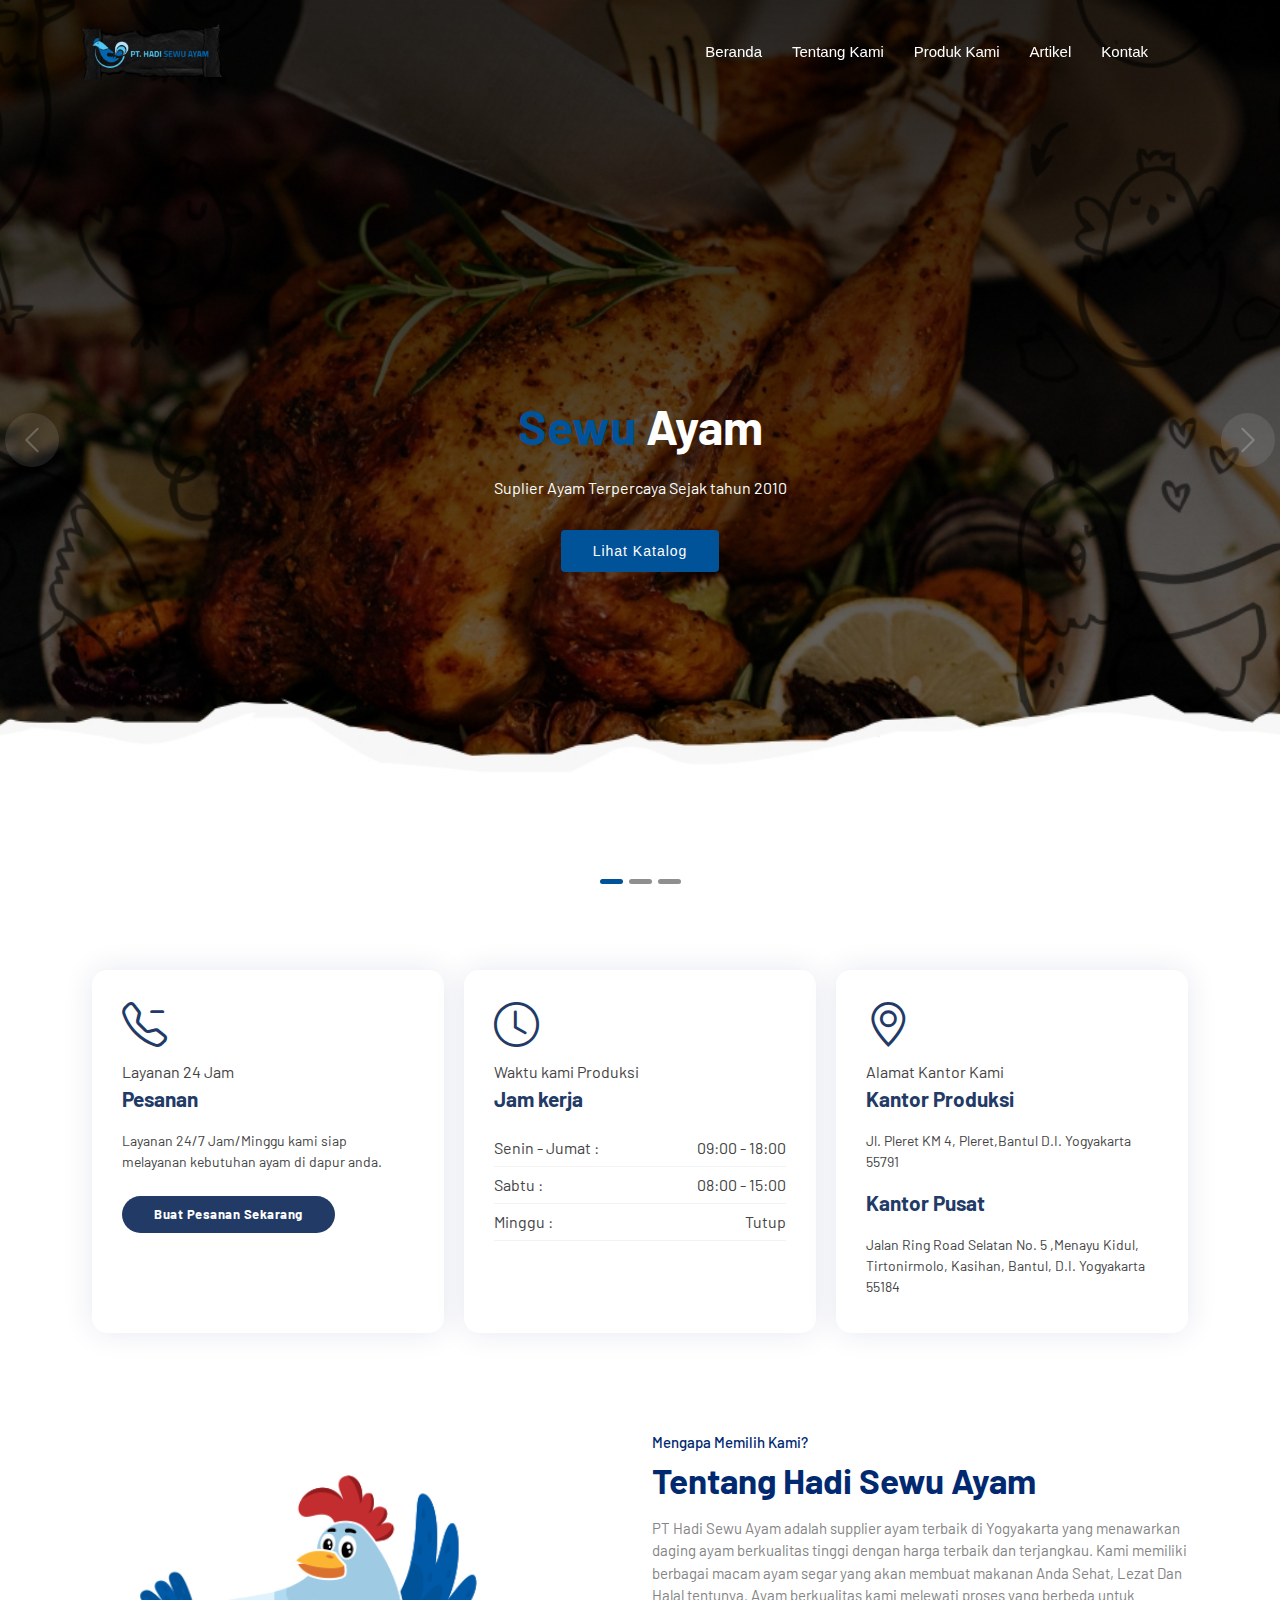
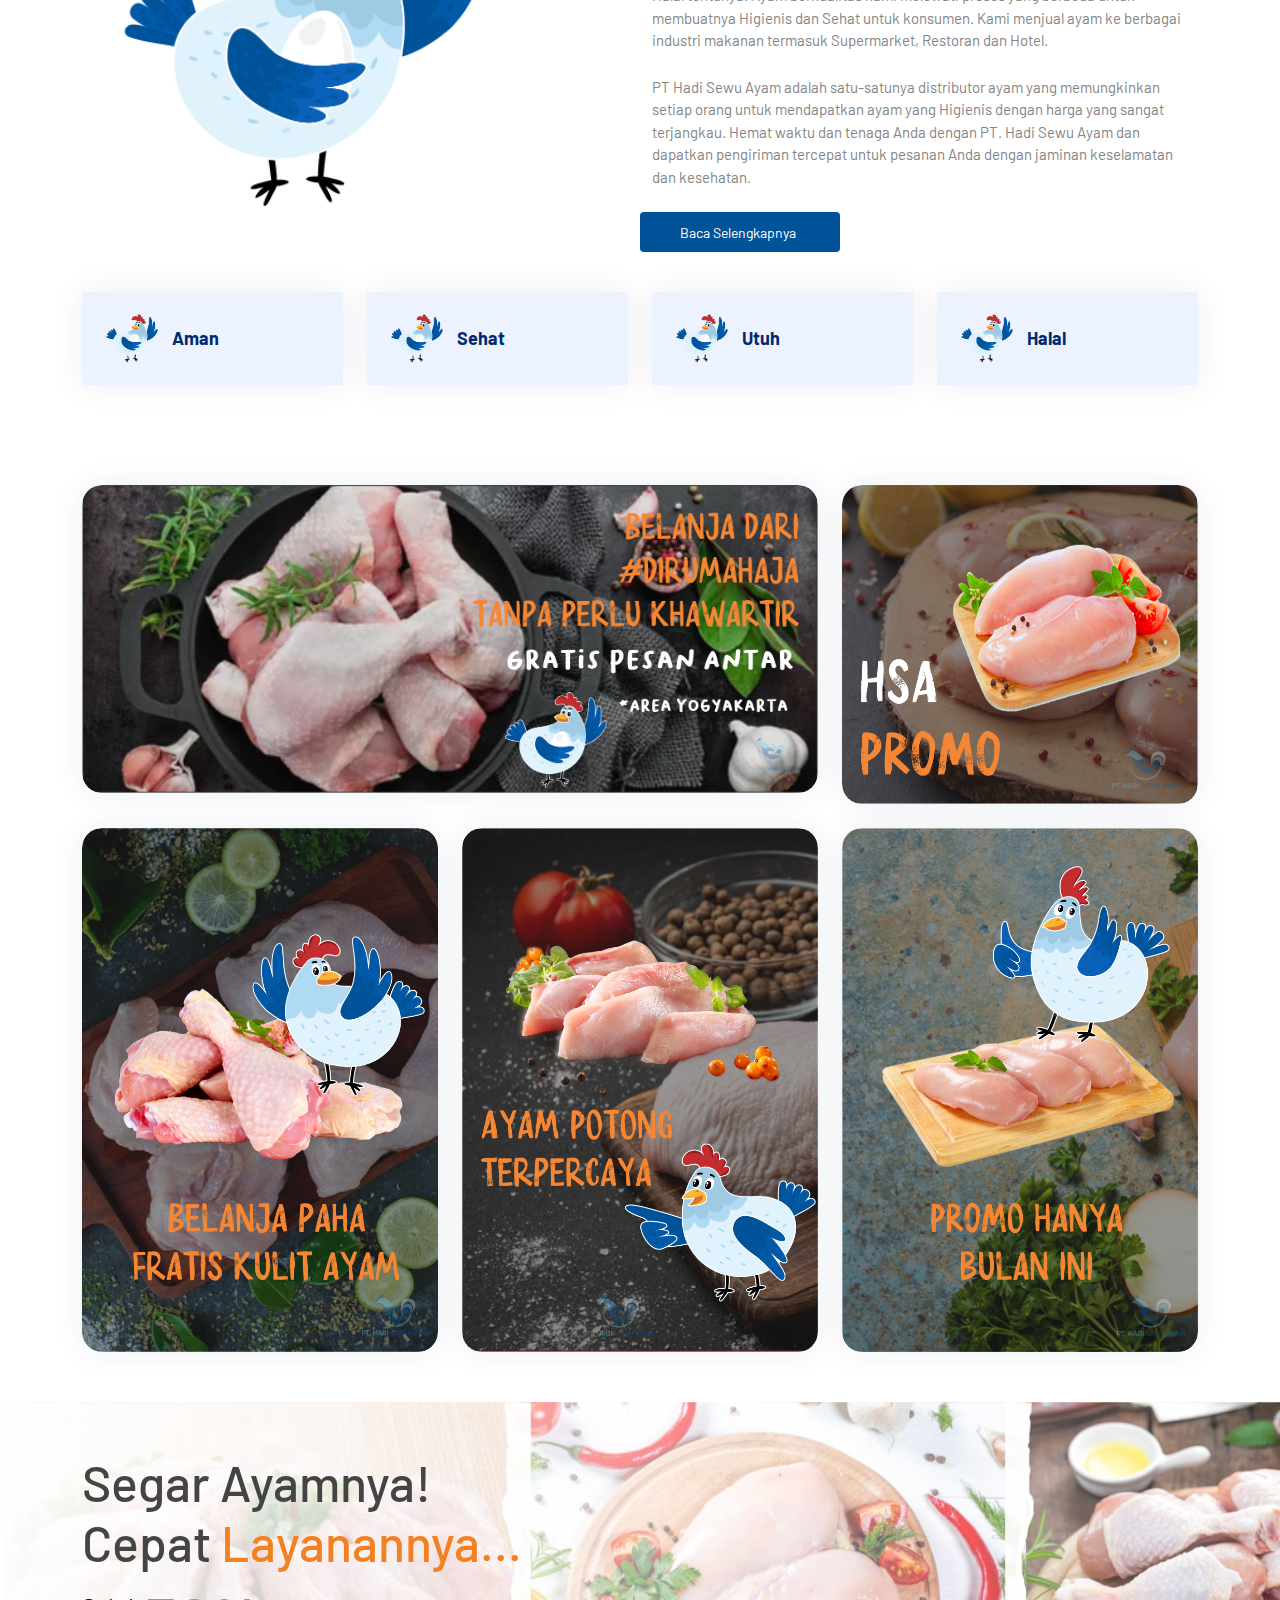
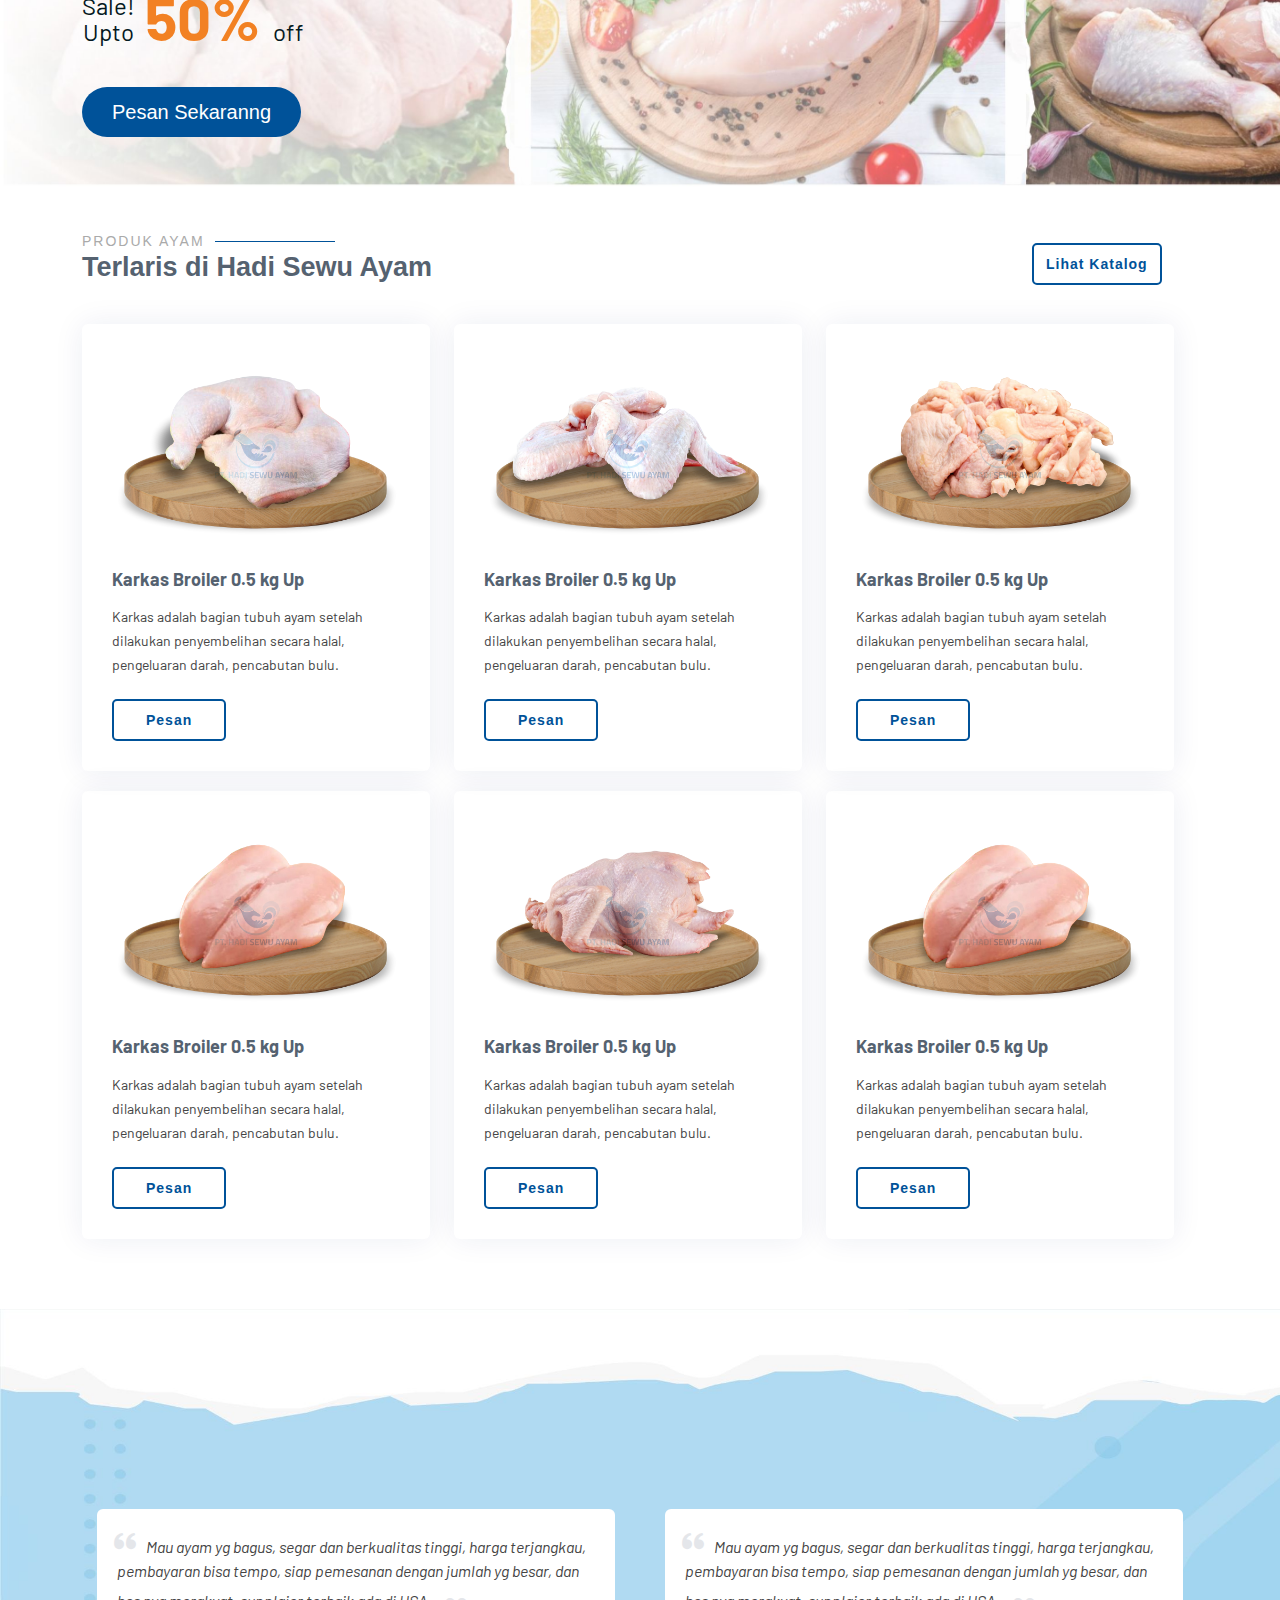
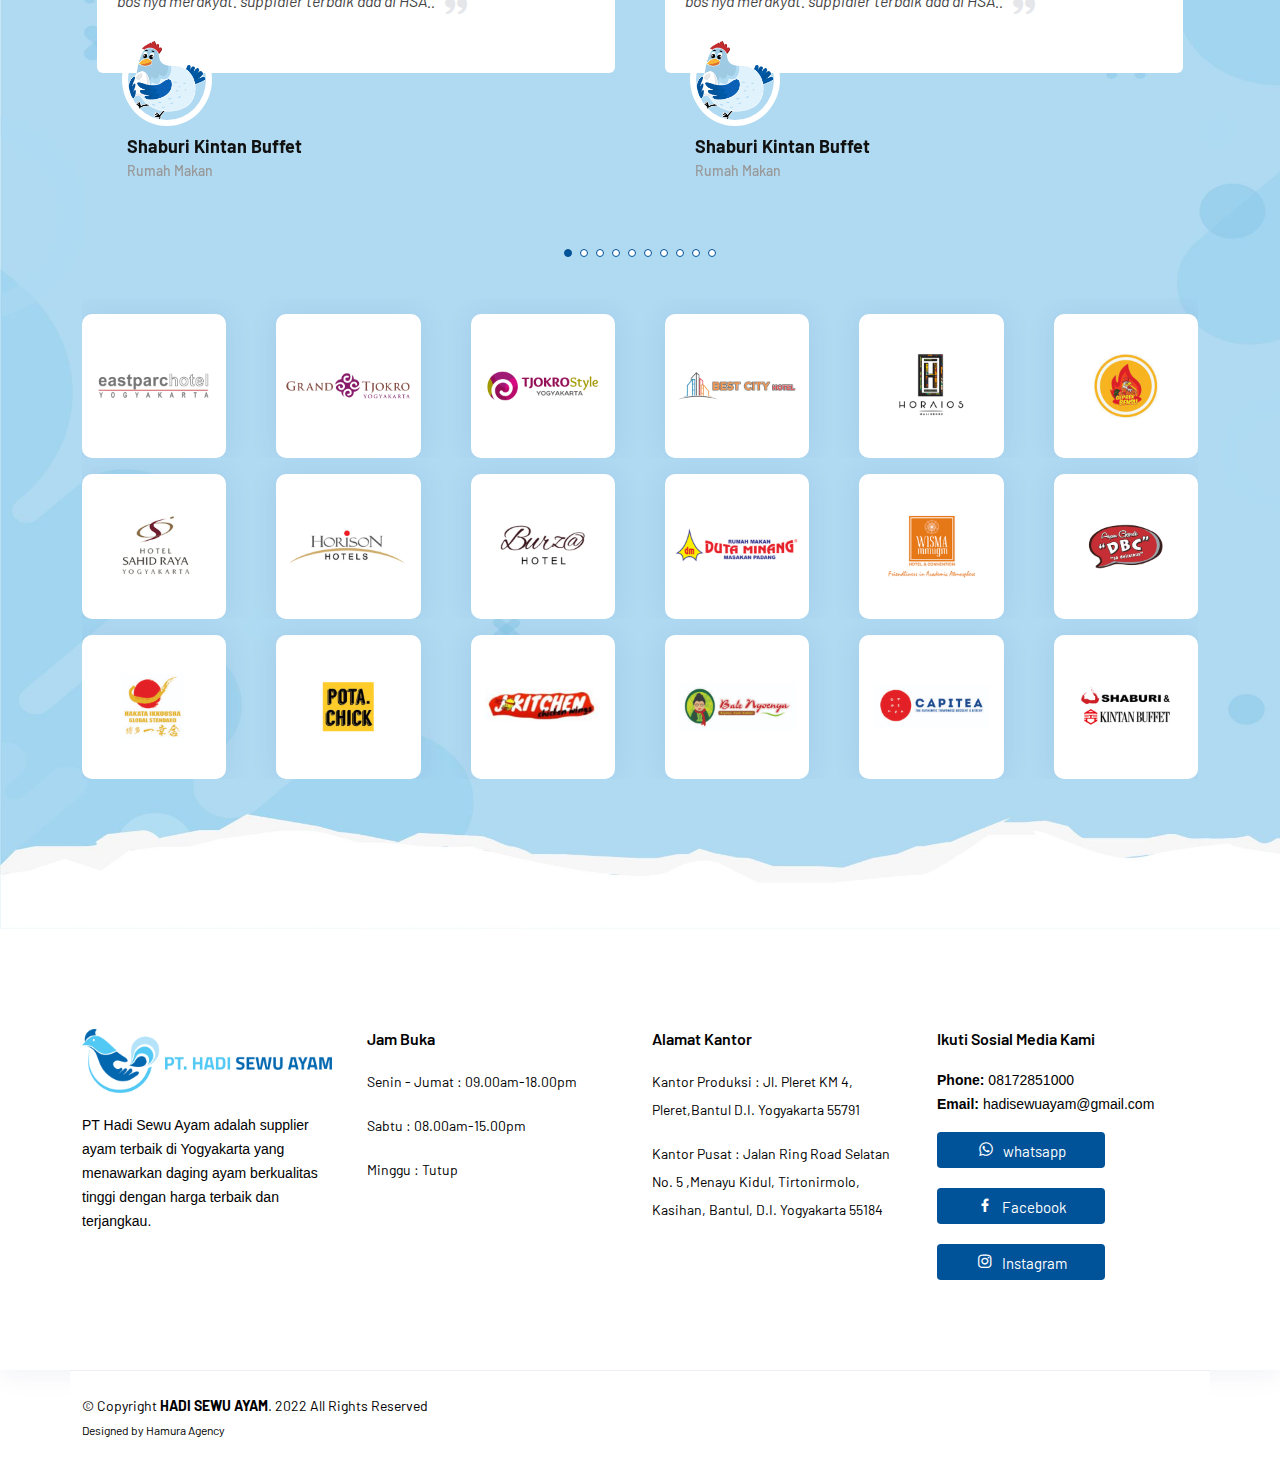
==== index.html @ 12290dff "hsa" ====
<!DOCTYPE html>
<html lang="en">

<head>
    <meta charset="utf-8">
    <meta content="width=device-width, initial-scale=1.0" name="viewport">

    <title>Supplier Daging Ayam Potong Yogya | Hadi Sewu Ayam</title>
    <meta content="" name="description">
    <meta content="" name="keywords">

    <!-- Favicons -->
    <link href="assets/img/favicon.png" rel="icon">
    <link href="assets/img/apple-touch-icon.png" rel="apple-touch-icon">

    <!--Google Fonts-->
    <link href="https://fonts.googleapis.com/css2?family=Barlow:wght@300;400;500;600;700;800&family=Bebas+Neue&family=Satisfy&family=Quattrocento:wght@400;700&display=swap" rel="stylesheet">



    <!-- Vendor CSS Files -->
    <link href="assets/vendor/animate.css/animate.min.css" rel="stylesheet">
    <link href="assets/vendor/bootstrap/css/bootstrap.min.css" rel="stylesheet">
    <link href="assets/vendor/bootstrap-icons/bootstrap-icons.css" rel="stylesheet">
    <link href="assets/vendor/boxicons/css/boxicons.min.css" rel="stylesheet">
    <link href="assets/vendor/glightbox/css/glightbox.min.css" rel="stylesheet">
    <link href="assets/vendor/remixicon/remixicon.css" rel="stylesheet">
    <link href="assets/vendor/swiper/swiper-bundle.min.css" rel="stylesheet">

    <!-- Template Main CSS File -->
    <link href="assets/css/style.css" rel="stylesheet">

</head>

<body>

    <!-- ======= Header ======= -->
    <header id="header" class="fixed-top d-flex align-items-center">
        <div class="container d-flex align-items-center">
            <a href="index.html" class="logo me-auto"><img src="assets/img/logo-line.png" alt="" class="img-fluid"></a>

            <nav id="navbar" class="navbar">
                <ul>
                    <li><a href="index.html" class="active">Beranda</a></li>
                    <li><a href="tentang.html">Tentang Kami</a></li>
                    <li><a href="produk.html">Produk Kami</a></li>
                    <li><a href="blog.html">Artikel</a></li>
                    <li><a href="kontak.html">Kontak</a></li>
                </ul>
                <div class="nav-right-part">
                    <ul>
                        <li class="phone-contact">
                            <!-- <a><img class="me-2" src="assets/img/phone.png" alt="icon">0817 2851 000 </a> -->
                        </li>
                    </ul>
                </div>
                <i class="bi bi-list mobile-nav-toggle"></i>
            </nav>
            <!-- .navbar -->
        </div>
    </header>
    <!-- End Header -->


    <!-- ======= Hero Section ======= -->
    <section id="hero">
        <div id="heroCarousel" data-bs-interval="5000" class="carousel slide carousel-fade" data-bs-ride="carousel">
            <ol class="carousel-indicators" id="hero-carousel-indicators"></ol>
            <div class="carousel-inner" role="listbox">
                <!-- Slide 1 -->
                <div class="carousel-item active" style="background-image: url(assets/img/banner/bg-01.jpg)">
                    <div class="carousel-container">
                        <div class="container">
                            <h2 class="animate__animated animate__fadeInDown">Sewu <span> Ayam</span></h2>
                            <p class="animate__animated animate__fadeInUp">Suplier Ayam Terpercaya Sejak tahun 2010</p>
                            <a href="#about" class="btn-get-started animate__animated animate__fadeInUp scrollto">Lihat Katalog</a>
                        </div>
                    </div>
                </div>

                <!-- Slide 2 -->
                <div class="carousel-item" style="background-image: url(assets/img/banner/bg-02.jpg)">
                    <div class="carousel-container">
                        <div class="container">
                            <h2 class="animate__animated animate__fadeInDown">Suplier <span> Ayam Yogyakarta</span></h2>
                            <p class="animate__animated animate__fadeInUp">Distributor Daging Ayam Sejak tahun 2010</p>
                            <a href="#about" class="btn-get-started animate__animated animate__fadeInUp scrollto">Lihat Promo</a>
                        </div>
                    </div>
                </div>

                <!-- Slide 3 -->
                <div class="carousel-item" style="background-image: url(assets/img/banner/bg-03.jpg)">
                    <div class="carousel-container">
                        <div class="container">
                            <h2 class="animate__animated animate__fadeInDown">Ayam Potong<span> Jogja</span></h2>
                            <p class="animate__animated animate__fadeInUp">Distributor Daging Ayam Sejak tahun 2010</p>
                            <a href="#about" class="btn-get-started animate__animated animate__fadeInUp scrollto">Lihat Promo</a>
                        </div>
                    </div>
                </div>
            </div>
            <a class="carousel-control-prev" href="#heroCarousel" role="button" data-bs-slide="prev">
                <span class="carousel-control-prev-icon bi bi-chevron-left" aria-hidden="true"></span>
            </a>
            <a class="carousel-control-next" href="#heroCarousel" role="button" data-bs-slide="next">
                <span class="carousel-control-next-icon bi bi-chevron-right" aria-hidden="true"></span>
            </a>
        </div>
    </section>
    <!-- End Hero -->

    <main id="main">


        <section class="features">
            <div class="container">
                <div class="row">
                    <div class="col-lg-12">
                        <div class="feature-block d-lg-flex">
                            <div class="feature-item mb-5 mb-lg-0">
                                <div class="feature-icon mb-0">
                                    <i class="bi bi-telephone-minus"></i>
                                </div>
                                <span>Layanan 24 Jam</span>
                                <h4 class="mb-3">Pesanan</h4>
                                <p class="mb-4">Layanan 24/7 Jam/Minggu kami siap melayanan kebutuhan ayam di dapur anda.</p>
                                <a href="appoinment.html" class="btn-pesan btn-main btn-round-full">Buat Pesanan Sekarang</a>
                            </div>

                            <div class="feature-item mb-5 mb-lg-0">
                                <div class="feature-icon mb-0">
                                    <i class="bi bi-clock"></i>
                                </div>
                                <span>Waktu kami Produksi</span>
                                <h4 class="mb-3">Jam kerja</h4>
                                <ul class="w-hours list-unstyled">
                                    <li class="d-flex justify-content-between">Senin - Jumat : <span>09:00 - 18:00</span></li>
                                    <li class="d-flex justify-content-between">Sabtu : <span>08:00 - 15:00</span></li>
                                    <li class="d-flex justify-content-between">Minggu : <span>Tutup</span></li>
                                </ul>
                            </div>

                            <div class="feature-item mb-5 mb-lg-0">
                                <div class="feature-icon mb-0">
                                    <i class="bi bi-geo-alt"></i>
                                </div>
                                <span>Alamat Kantor Kami</span>
                                <h4 class="mb-3">Kantor Produksi</h4>
                                <p>Jl. Pleret KM 4, Pleret,Bantul D.I. Yogyakarta 55791 </p>
                                <h4 class="mb-3">Kantor Pusat</h4>
                                <p>Jalan Ring Road Selatan No. 5 ,Menayu Kidul, Tirtonirmolo, Kasihan, Bantul, D.I. Yogyakarta 55184 </p>
                            </div>
                        </div>
                    </div>
                </div>
            </div>
        </section>





        <!-- ======= Tentang Kami Section ======= -->
        <section id="tentanghsa" class="tentanghsa">

            <div class="container" data-aos="fade-up">
                <div class="row">

                    <div class="col-lg-6">
                        <img src="assets/img/icon/waa.png" class="img-fluid" alt="">
                    </div>

                    <div class="col-lg-6 mt-5 mt-lg-0 d-flex">
                        <div class="row align-self-center gy-2">
                            <h2>Mengapa Memilih Kami? </h2>
                            <h3>Tentang Hadi Sewu Ayam</h3>
                            <p>PT Hadi Sewu Ayam adalah supplier ayam terbaik di Yogyakarta yang menawarkan daging ayam berkualitas tinggi dengan harga terbaik dan terjangkau. Kami memiliki berbagai macam ayam segar yang akan membuat makanan Anda Sehat,
                                Lezat Dan Halal tentunya. Ayam berkualitas kami melewati proses yang berbeda untuk membuatnya Higienis dan Sehat untuk konsumen. Kami menjual ayam ke berbagai industri makanan termasuk Supermarket, Restoran dan Hotel.</p>
                            <p>PT Hadi Sewu Ayam adalah satu-satunya distributor ayam yang memungkinkan setiap orang untuk mendapatkan ayam yang Higienis dengan harga yang sangat terjangkau. Hemat waktu dan tenaga Anda dengan PT. Hadi Sewu Ayam dan dapatkan
                                pengiriman tercepat untuk pesanan Anda dengan jaminan keselamatan dan kesehatan.</p>

                            <div class="gettentang">
                                <a href="#">Baca Selengkapnya</a>
                            </div>
                        </div>

                    </div>
                    <div class="col-lg-12" style="padding-top: 40px;">
                        <div class="row align-self-center gy-4 ">
                            <div class="col-lg-3 " data-aos="zoom-out " data-aos-delay="200 ">
                                <div class="feature-box d-flex align-items-center ">
                                    <img src="assets/img/icon/waa.png " alt=" " class="img-fluid ">
                                    <h3>Aman </h3>
                                </div>
                            </div>

                            <div class="col-lg-3 " data-aos="zoom-out " data-aos-delay="300 ">
                                <div class="feature-box d-flex align-items-center ">
                                    <img src="assets/img/icon/waa.png " alt=" " class="img-fluid ">
                                    <h3>Sehat</h3>
                                </div>
                            </div>

                            <div class="col-lg-3 " data-aos="zoom-out " data-aos-delay="400 ">
                                <div class="feature-box d-flex align-items-center ">
                                    <img src="assets/img/icon/waa.png " alt=" " class="img-fluid ">
                                    <h3>Utuh</h3>
                                </div>
                            </div>

                            <div class="col-lg-3 " data-aos="zoom-out " data-aos-delay="500 ">
                                <div class="feature-box d-flex align-items-center ">
                                    <img src="assets/img/icon/waa.png " alt=" " class="img-fluid ">
                                    <h3>Halal</h3>
                                </div>
                            </div>

                        </div>
                    </div>

                </div>
                <!-- / row -->
            </div>
        </section>
        <!-- End Tentang Kami Section -->

        <!-- ======= Promo  Section ======= -->
        <section id="promo" class="promo">

            <div class="container" data-aos="fade-up">
                <div class="row gy-4" data-aos="fade-left">

                    <div class="col-lg-8 col-md-6" data-aos="zoom-in" data-aos-delay="100">
                        <div class="box">
                            <a href="#t"><img src="assets/img/promo/promo1.png" class="img-fluid" alt=""></a>
                        </div>
                    </div>
                    <div class="col-lg-4 col-md-6" data-aos="zoom-in" data-aos-delay="100">
                        <div class="box">
                            <a href="#t"><img src="assets/img/promo/promo5.png" class="img-fluid" alt=""></a>
                        </div>
                    </div>

                    <div class="col-lg-4 col-md-6" data-aos="zoom-in" data-aos-delay="200">
                        <div class="box">
                            <a href="#t"><img src="assets/img/promo/promo2.png" class="img-fluid" alt=""></a>
                        </div>
                    </div>

                    <div class="col-lg-4 col-md-6" data-aos="zoom-in" data-aos-delay="300">
                        <div class="box">
                            <a href="#t"><img src="assets/img/promo/promo3.png" class="img-fluid" alt=""></a>
                        </div>
                    </div>

                    <div class="col-lg-4 col-md-6" data-aos="zoom-in" data-aos-delay="400">
                        <div class="box">
                            <a href="#t"><img src="assets/img/promo/promo4.png" class="img-fluid" alt=""></a>
                        </div>
                    </div>

                </div>

            </div>

        </section>
        <!-- End Pricing Section -->



        <!-- shop banner -->
        <section class="shop-banner">
            <div class="container">
                <h3>Segar Ayamnya! <br> Cepat <span class="orange-text">Layanannya...</span></h3>
                <div class="sale-percent"><span>Sale! <br> Upto</span>50% <span>off</span></div>
                <a href="shop.html" class="cart-btn btn-lg">Pesan Sekaranng</a>
            </div>
        </section>
        <!-- end shop banner -->





        <!-- ======= Services Section ======= -->
        <section id="produkhsa" class="produkhsa">
            <div class="container" data-aos="fade-up">
                <div class="row">

                    <div class="col-lg-10 col-md-6">
                        <div class="section-title">
                            <h2>Produk Ayam</h2>
                            <h3>Terlaris di Hadi Sewu Ayam</h3>
                        </div>
                    </div>
                    <div class="col-lg-2 col-md-6">
                        <a href="produk.html" class="btn-katalog">Lihat Katalog</a>
                    </div>
                    <div class="row">
                        <div class="col-lg-4 col-md-6 d-flex align-items-stretch" data-aos="zoom-in" data-aos-delay="100">
                            <div class="icon-box">
                                <div class="box">
                                    <img src="assets/img/produk/PRODUCT HSA - Paha Utuh.png" class="img-fluid" alt="">
                                </div>
                                <h4><a href="">Karkas Broiler 0.5 kg Up</a></h4>
                                <p>Karkas adalah bagian tubuh ayam setelah dilakukan penyembelihan secara halal, pengeluaran darah, pencabutan bulu.</p>
                                <a href="#" class="btn-learn-more">Pesan</a>
                            </div>
                        </div>

                        <div class="col-lg-4 col-md-6 d-flex align-items-stretch" data-aos="zoom-in" data-aos-delay="100">
                            <div class="icon-box">
                                <div class="box">
                                    <img src="assets/img/produk/PRODUCT HSA - Sayap Ayam.png" class="img-fluid" alt="">
                                </div>
                                <h4><a href="">Karkas Broiler 0.5 kg Up</a></h4>
                                <p>Karkas adalah bagian tubuh ayam setelah dilakukan penyembelihan secara halal, pengeluaran darah, pencabutan bulu.</p>
                                <a href="#" class="btn-learn-more">Pesan</a>
                            </div>
                        </div>

                        <div class="col-lg-4 col-md-6 d-flex align-items-stretch" data-aos="zoom-in" data-aos-delay="100">
                            <div class="icon-box">
                                <div class="box">
                                    <img src="assets/img/produk/PRODUCT HSA - Kulit.png" class="img-fluid" alt="">
                                </div>
                                <h4><a href="">Karkas Broiler 0.5 kg Up</a></h4>
                                <p>Karkas adalah bagian tubuh ayam setelah dilakukan penyembelihan secara halal, pengeluaran darah, pencabutan bulu.</p>
                                <a href="#" class="btn-learn-more">Pesan</a>
                            </div>
                        </div>

                        <div class="col-lg-4 col-md-6 d-flex align-items-stretch" data-aos="zoom-in" data-aos-delay="100">
                            <div class="icon-box">
                                <div class="box">
                                    <img src="assets/img/produk/PRODUCT HSA - Boneless Dada Tanpa Kulit.png" class="img-fluid" alt="">
                                </div>
                                <h4><a href="">Karkas Broiler 0.5 kg Up</a></h4>
                                <p>Karkas adalah bagian tubuh ayam setelah dilakukan penyembelihan secara halal, pengeluaran darah, pencabutan bulu.</p>
                                <a href="#" class="btn-learn-more">Pesan</a>
                            </div>
                        </div>

                        <div class="col-lg-4 col-md-6 d-flex align-items-stretch" data-aos="zoom-in" data-aos-delay="100">
                            <div class="icon-box">
                                <div class="box">
                                    <img src="assets/img/produk/PRODUCT HSA - Karkas 0,5 Kg Up.png" class="img-fluid" alt="">
                                </div>
                                <h4><a href="">Karkas Broiler 0.5 kg Up</a></h4>
                                <p>Karkas adalah bagian tubuh ayam setelah dilakukan penyembelihan secara halal, pengeluaran darah, pencabutan bulu.</p>
                                <a href="#" class="btn-learn-more">Pesan</a>
                            </div>
                        </div>

                        <div class="col-lg-4 col-md-6 d-flex align-items-stretch" data-aos="zoom-in" data-aos-delay="100">
                            <div class="icon-box">
                                <div class="box">
                                    <img src="assets/img/produk/PRODUCT HSA - Boneless Dada Tanpa Kulit.png" class="img-fluid" alt="">
                                </div>
                                <h4><a href="">Karkas Broiler 0.5 kg Up</a></h4>
                                <p>Karkas adalah bagian tubuh ayam setelah dilakukan penyembelihan secara halal, pengeluaran darah, pencabutan bulu.</p>
                                <a href="#" class="btn-learn-more">Pesan</a>
                            </div>
                        </div>
                    </div>

                </div>
        </section>
        <!-- End Services Section -->

        <!-- ======= Testimonials Section ======= -->
        <section id="testimonials" class="testimonials section-bg">
            <div class="container">



                <div class="testimonials-slider swiper" data-aos="fade-up" data-aos-delay="100">
                    <div class="swiper-wrapper">

                        <div class="swiper-slide">
                            <div class="testimonial-item">
                                <p>
                                    <i class="bx bxs-quote-alt-left quote-icon-left"></i> Mau ayam yg bagus, segar dan berkualitas tinggi, harga terjangkau, pembayaran bisa tempo, siap pemesanan dengan jumlah yg besar, dan bos nya merakyat. supplaier
                                    terbaik ada di HSA..
                                    <i class="bx bxs-quote-alt-right quote-icon-right"></i>
                                </p>
                                <img src="assets/img/icon/jam.png" class="testimonial-img" alt="">
                                <h3>Shaburi Kintan Buffet</h3>
                                <h4>Rumah Makan</h4>
                            </div>
                        </div>
                        <!-- End testimonial item -->

                        <div class="swiper-slide">
                            <div class="testimonial-item">
                                <p>
                                    <i class="bx bxs-quote-alt-left quote-icon-left"></i> Mau ayam yg bagus, segar dan berkualitas tinggi, harga terjangkau, pembayaran bisa tempo, siap pemesanan dengan jumlah yg besar, dan bos nya merakyat. supplaier
                                    terbaik ada di HSA..
                                    <i class="bx bxs-quote-alt-right quote-icon-right"></i>
                                </p>
                                <img src="assets/img/icon/jam.png" class="testimonial-img" alt="">
                                <h3>Shaburi Kintan Buffet</h3>
                                <h4>Rumah Makan</h4>
                            </div>
                        </div>
                        <!-- End testimonial item -->

                        <div class="swiper-slide">
                            <div class="testimonial-item">
                                <p>
                                    <i class="bx bxs-quote-alt-left quote-icon-left"></i> Mau ayam yg bagus, segar dan berkualitas tinggi, harga terjangkau, pembayaran bisa tempo, siap pemesanan dengan jumlah yg besar, dan bos nya merakyat. supplaier
                                    terbaik ada di HSA..
                                    <i class="bx bxs-quote-alt-right quote-icon-right"></i>
                                </p>
                                <img src="assets/img/icon/jam.png" class="testimonial-img" alt="">
                                <h3>Shaburi Kintan Buffet</h3>
                                <h4>Rumah Makan</h4>
                            </div>
                        </div>
                        <!-- End testimonial item -->

                    </div>
                    <div class="swiper-pagination"></div>
                </div>

            </div>
            <!-- </section> -->
            <!-- End Testimonials Section -->

            <!-- ======= Clients Section ======= -->
            <!-- <section id="clients" class="clients section-bg"> -->
            <div class="clients">
                <div class="container" data-aos="zoom-in">

                    <div class="clients-slider swiper">
                        <div class="swiper-wrapper align-items-center">
                            <div class="swiper-slide"><img src="assets/img/clients/Logo Klien HSA - 1.png" class="img-fluid" alt=""></div>
                            <div class="swiper-slide"><img src="assets/img/clients/Logo Klien HSA - 2.png" class="img-fluid" alt=""></div>
                            <div class="swiper-slide"><img src="assets/img/clients/Logo Klien HSA - 3.png" class="img-fluid" alt=""></div>
                            <div class="swiper-slide"><img src="assets/img/clients/Logo Klien HSA - 4.png" class="img-fluid" alt=""></div>
                            <div class="swiper-slide"><img src="assets/img/clients/Logo Klien HSA - 5.png" class="img-fluid" alt=""></div>
                            <div class="swiper-slide"><img src="assets/img/clients/Logo Klien HSA - 6.png" class="img-fluid" alt=""></div>
                            <div class="swiper-slide"><img src="assets/img/clients/Logo Klien HSA - 7.png" class="img-fluid" alt=""></div>
                            <div class="swiper-slide"><img src="assets/img/clients/Logo Klien HSA - 8.png" class="img-fluid" alt=""></div>
                            <div class="swiper-slide"><img src="assets/img/clients/Logo Klien HSA - 9.png" class="img-fluid" alt=""></div>
                            <div class="swiper-slide"><img src="assets/img/clients/Logo Klien HSA - 10.png" class="img-fluid" alt=""></div>
                        </div>
                        <!-- <div class="swiper-pagination"></div> -->
                    </div>

                    <div class="clients-slider swiper">
                        <div class="swiper-wrapper align-items-center">
                            <div class="swiper-slide"><img src="assets/img/clients/Logo Klien HSA - 11.png" class="img-fluid" alt=""></div>
                            <div class="swiper-slide"><img src="assets/img/clients/Logo Klien HSA - 12.png" class="img-fluid" alt=""></div>
                            <div class="swiper-slide"><img src="assets/img/clients/Logo Klien HSA - 13.png" class="img-fluid" alt=""></div>
                            <div class="swiper-slide"><img src="assets/img/clients/Logo Klien HSA - 14.png" class="img-fluid" alt=""></div>
                            <div class="swiper-slide"><img src="assets/img/clients/Logo Klien HSA - 15.png" class="img-fluid" alt=""></div>
                            <div class="swiper-slide"><img src="assets/img/clients/Logo Klien HSA - 16.png" class="img-fluid" alt=""></div>
                            <div class="swiper-slide"><img src="assets/img/clients/Logo Klien HSA - 17.png" class="img-fluid" alt=""></div>
                            <div class="swiper-slide"><img src="assets/img/clients/Logo Klien HSA - 18.png" class="img-fluid" alt=""></div>
                            <div class="swiper-slide"><img src="assets/img/clients/Logo Klien HSA - 19.png" class="img-fluid" alt=""></div>
                            <div class="swiper-slide"><img src="assets/img/clients/Logo Klien HSA - 20.png" class="img-fluid" alt=""></div>
                        </div>
                        <!-- <div class="swiper-pagination"></div> -->
                    </div>

                    <div class="clients-slider swiper">
                        <div class="swiper-wrapper align-items-center">
                            <div class="swiper-slide"><img src="assets/img/clients/Logo Klien HSA - 21.png" class="img-fluid" alt=""></div>
                            <div class="swiper-slide"><img src="assets/img/clients/Logo Klien HSA - 22.png" class="img-fluid" alt=""></div>
                            <div class="swiper-slide"><img src="assets/img/clients/Logo Klien HSA - 23.png" class="img-fluid" alt=""></div>
                            <div class="swiper-slide"><img src="assets/img/clients/Logo Klien HSA - 24.png" class="img-fluid" alt=""></div>
                            <div class="swiper-slide"><img src="assets/img/clients/Logo Klien HSA - 25.png" class="img-fluid" alt=""></div>
                            <div class="swiper-slide"><img src="assets/img/clients/Logo Klien HSA - 26.png" class="img-fluid" alt=""></div>
                            <div class="swiper-slide"><img src="assets/img/clients/Logo Klien HSA - 27.png" class="img-fluid" alt=""></div>
                            <div class="swiper-slide"><img src="assets/img/clients/Logo Klien HSA - 28.png" class="img-fluid" alt=""></div>
                            <div class="swiper-slide"><img src="assets/img/clients/Logo Klien HSA - 29.png" class="img-fluid" alt=""></div>
                            <div class="swiper-slide"><img src="assets/img/clients/Logo Klien HSA - 30.png" class="img-fluid" alt=""></div>
                        </div>
                        <!-- <div class="swiper-pagination"></div> -->
                    </div>

                </div>
                </class=>
                <!-- End Clients Section -->

    </main>
    <!-- End #main -->



    <!-- ======= Footer ======= -->
    <footer id="footer">
        <div class="footer-top">
            <div class="container">
                <div class="row">

                    <div class="col-lg-3 col-md-6">
                        <div class="footer-info">
                            <a href="index.html " class="logo me-auto "><img src="assets/img/logo.png " alt=" " class="img-fluid "></a>
                            <p>
                                PT Hadi Sewu Ayam adalah supplier ayam terbaik di Yogyakarta yang menawarkan daging ayam berkualitas tinggi dengan harga terbaik dan terjangkau.
                            </p>
                        </div>
                    </div>

                    <div class="col-lg-3 col-md-6 footer-links ">
                        <h4>Jam Buka</h4>
                        <p>
                            Senin - Jumat : 09.00am-18.00pm
                        </p><br>
                        <p>
                            Sabtu : 08.00am-15.00pm
                        </p><br>
                        <p>
                            Minggu : Tutup
                        </p>
                    </div>

                    <div class="col-lg-3 col-md-6 footer-links ">
                        <h4>Alamat Kantor</h4>
                        <p>
                            Kantor Produksi : Jl. Pleret KM 4, Pleret,Bantul D.I. Yogyakarta 55791
                        </p>
                        <p>
                            Kantor Pusat : Jalan Ring Road Selatan No. 5 ,Menayu Kidul, Tirtonirmolo, Kasihan, Bantul, D.I. Yogyakarta 55184
                        </p>
                    </div>
                    <div class="col-lg-3 col-md-6">
                        <div class="footer-info">
                            <h4>Ikuti Sosial Media Kami</h4>
                            <p>
                                <strong>Phone:</strong> 08172851000 <br>
                                <strong>Email:</strong> hadisewuayam@gmail.com <br>
                            </p>
                            <div class="social-links mt-3 ">
                                <a href="# " class="wa "><i class="bx bxl-whatsapp "></i>whatsapp</a>
                                <a href="# " class="facebook "><i class="bx bxl-facebook "></i>Facebook</a>
                                <a href="# " class="instagram "><i class="bx bxl-instagram "></i>Instagram</a>
                            </div>
                        </div>
                    </div>
                </div>
            </div>
        </div>

        <div class="footer-bottom container py-4">
            <div class="copyright">
                &copy; Copyright <strong><span>HADI SEWU AYAM</span></strong>. 2022 All Rights Reserved
            </div>
            <div class="credits">
                Designed by <a href="#">Hamura Agency</a>
            </div>
        </div>
    </footer>
    <!-- End Footer -->

    <a href="#" class="back-to-top animated d-flex align-items-center justify-content-center "><i class="bi bi-chevron-double-up "></i></a>

    <a href="https://api.whatsapp.com/send/?phone=6282326565597&text=Hiiii+Emanuel+Krowe+Goran&app_absent=0 " target="_blank " class="whatsapp d-flex align-items-center justify-content-center ">
        <img src="assets/img/icon-wa.png " class="img-fluid animated " alt=" "></i>
    </a>

    <!-- Vendor JS Files -->
    <script src="assets/vendor/bootstrap/js/bootstrap.bundle.min.js "></script>
    <script src="assets/vendor/glightbox/js/glightbox.min.js "></script>
    <script src="assets/vendor/isotope-layout/isotope.pkgd.min.js "></script>
    <script src="assets/vendor/swiper/swiper-bundle.min.js "></script>
    <script src="assets/vendor/waypoints/noframework.waypoints.js "></script>
    <script src="assets/vendor/php-email-form/validate.js "></script>

    <!-- Template Main JS File -->
    <script src="assets/js/main.js "></script>

</body>

</html>
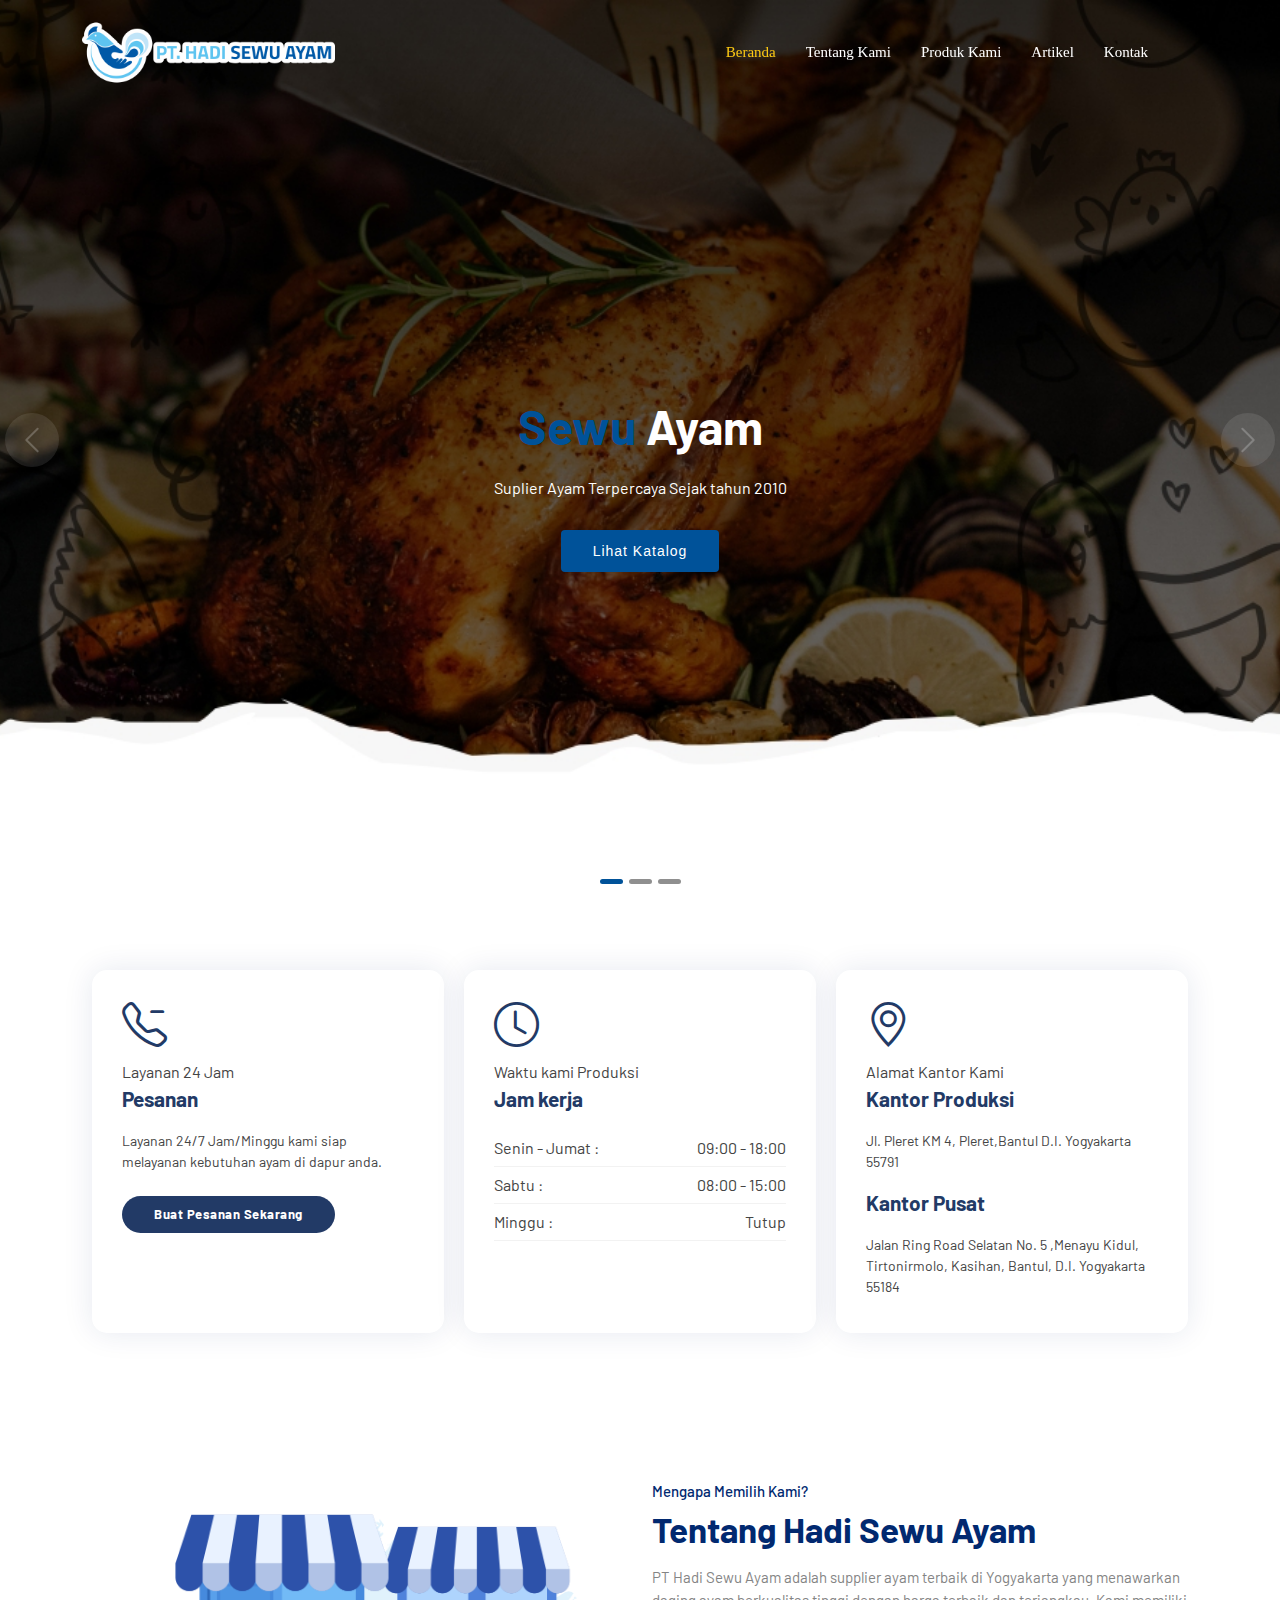
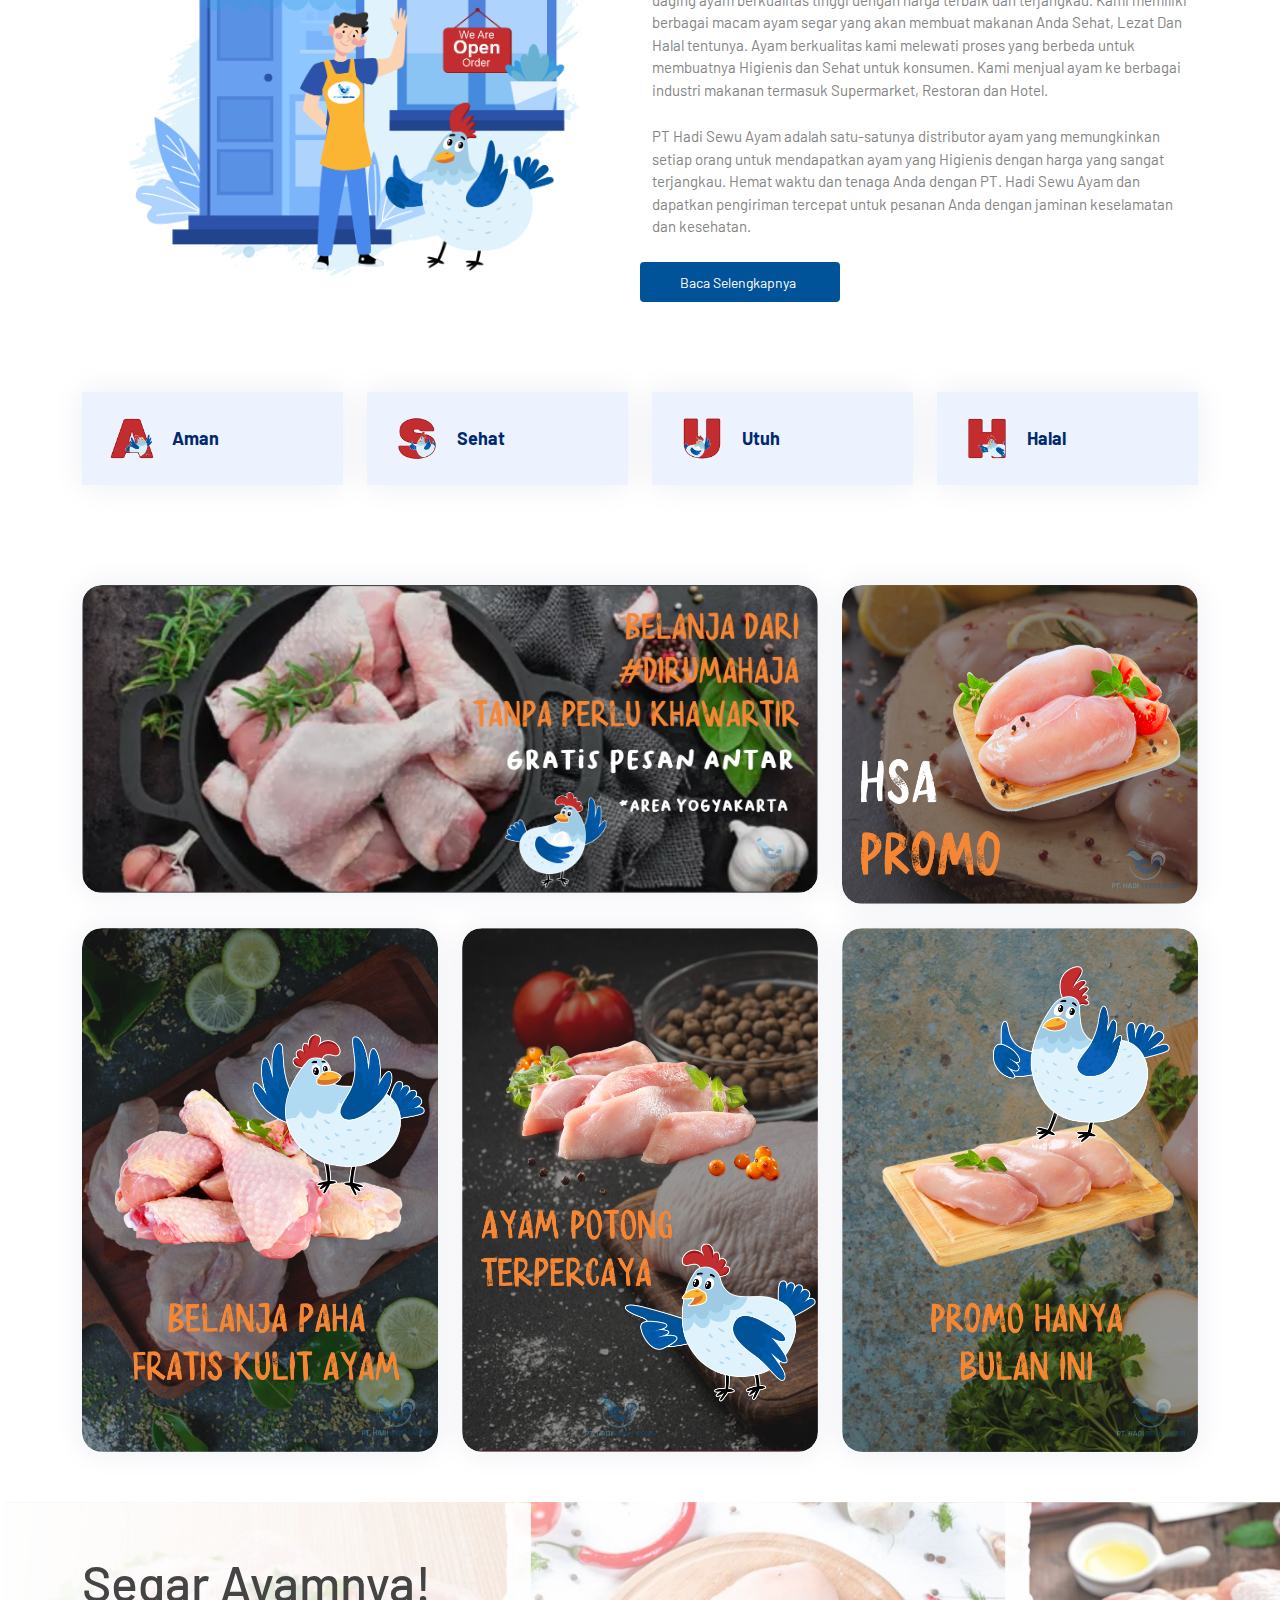
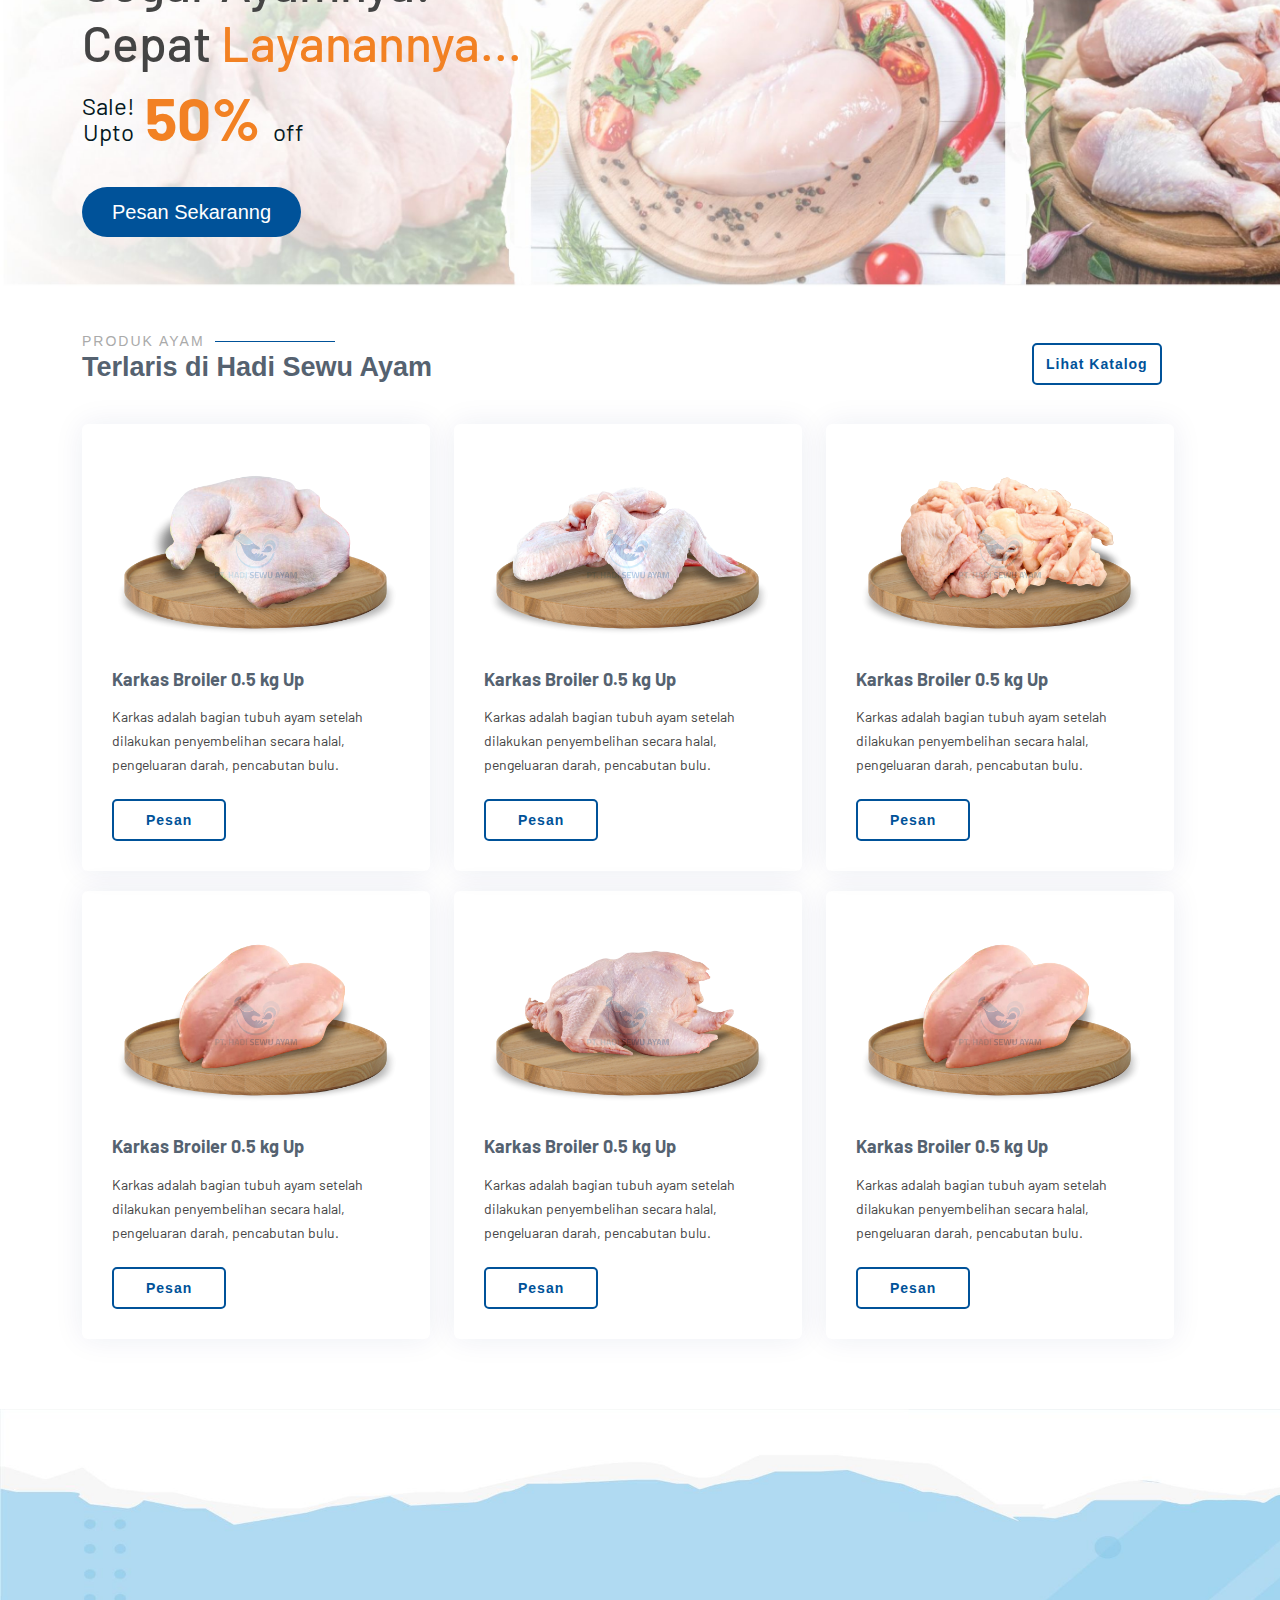
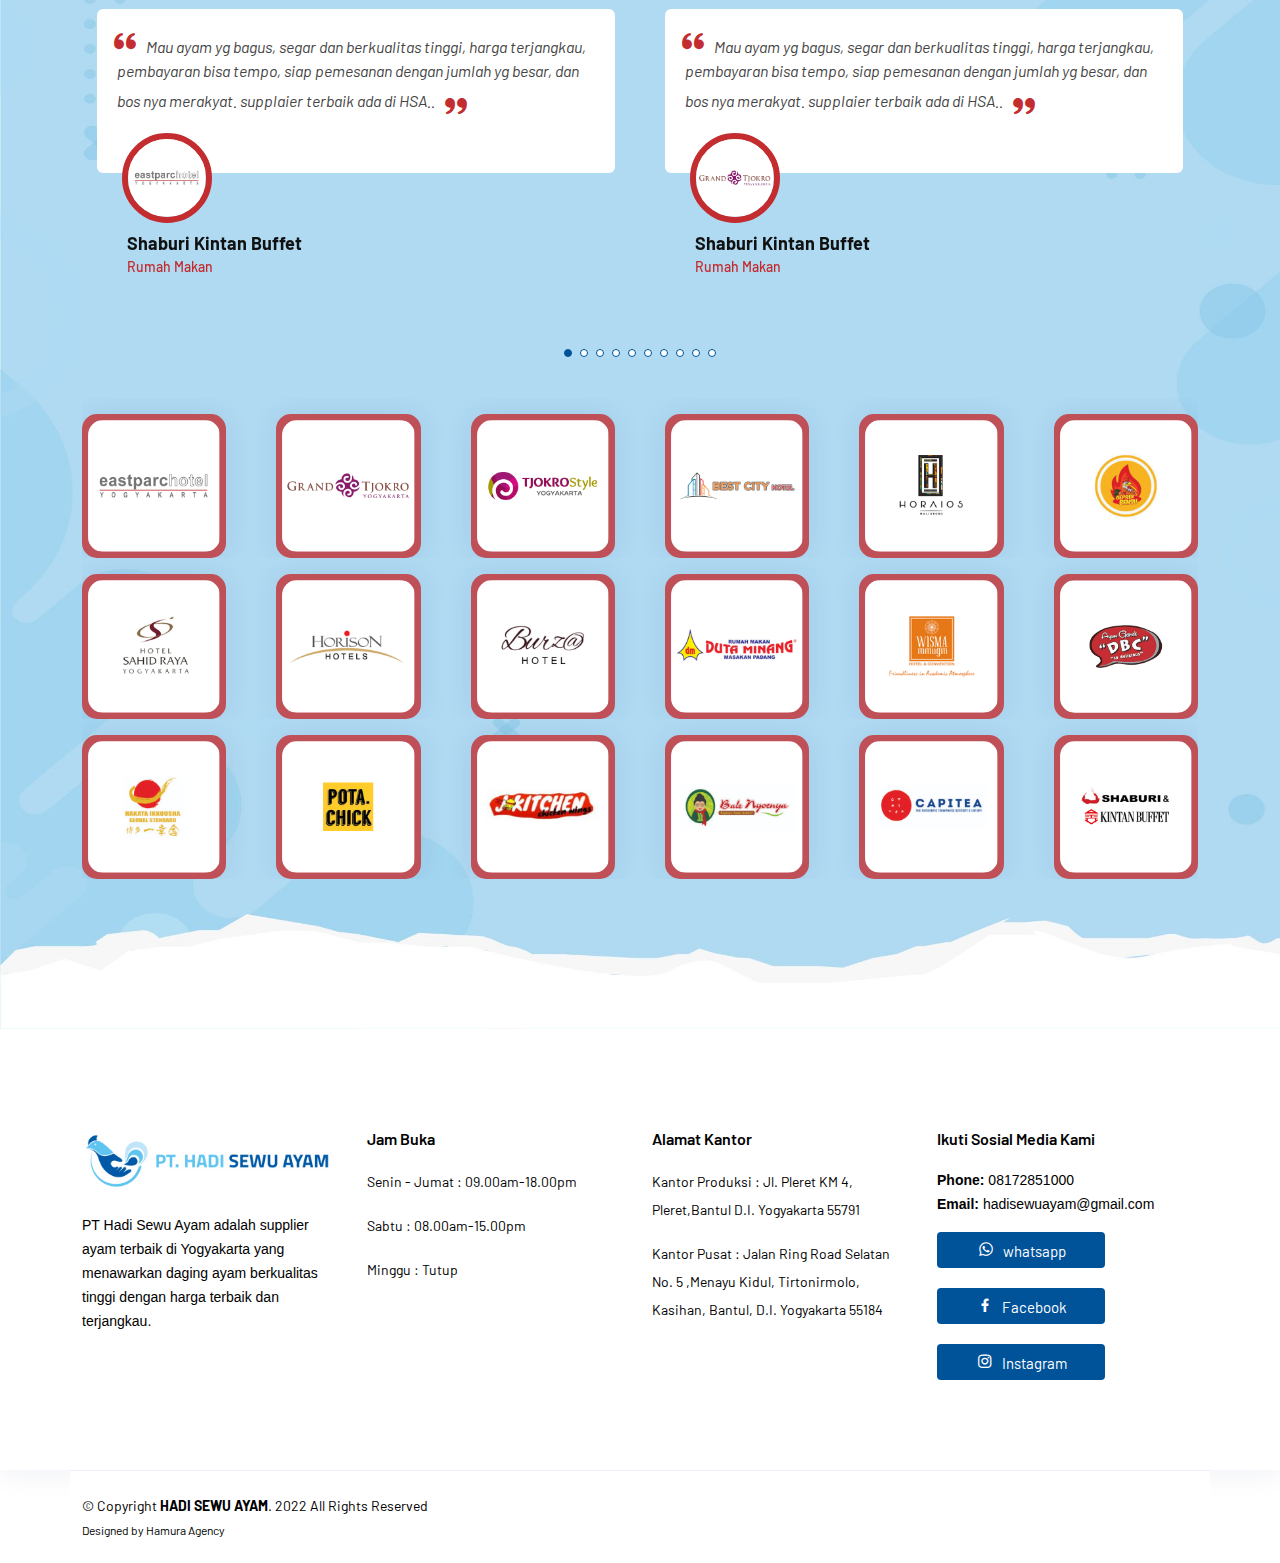
==== commit aa0d8202: "update" ====
--- a/index.html
+++ b/index.html
@@ -168,7 +168,7 @@
                 <div class="row">
 
                     <div class="col-lg-6">
-                        <img src="assets/img/icon/waa.png" class="img-fluid" alt="">
+                        <img src="assets/img/Ilustrasi Homepage - Tentang Hadi Grup.png" class="img-fluid" alt="">
                     </div>
 
                     <div class="col-lg-6 mt-5 mt-lg-0 d-flex">
@@ -190,28 +190,28 @@
                         <div class="row align-self-center gy-4 ">
                             <div class="col-lg-3 " data-aos="zoom-out " data-aos-delay="200 ">
                                 <div class="feature-box d-flex align-items-center ">
-                                    <img src="assets/img/icon/waa.png " alt=" " class="img-fluid ">
+                                    <img src="assets/img/tentang-01.png " alt=" " class="img-fluid ">
                                     <h3>Aman </h3>
                                 </div>
                             </div>
 
                             <div class="col-lg-3 " data-aos="zoom-out " data-aos-delay="300 ">
                                 <div class="feature-box d-flex align-items-center ">
-                                    <img src="assets/img/icon/waa.png " alt=" " class="img-fluid ">
+                                    <img src="assets/img/tentang-02.png " alt=" " class="img-fluid ">
                                     <h3>Sehat</h3>
                                 </div>
                             </div>
 
                             <div class="col-lg-3 " data-aos="zoom-out " data-aos-delay="400 ">
                                 <div class="feature-box d-flex align-items-center ">
-                                    <img src="assets/img/icon/waa.png " alt=" " class="img-fluid ">
+                                    <img src="assets/img/tentang-03.png " alt=" " class="img-fluid ">
                                     <h3>Utuh</h3>
                                 </div>
                             </div>
 
                             <div class="col-lg-3 " data-aos="zoom-out " data-aos-delay="500 ">
                                 <div class="feature-box d-flex align-items-center ">
-                                    <img src="assets/img/icon/waa.png " alt=" " class="img-fluid ">
+                                    <img src="assets/img/tentang-04.png " alt=" " class="img-fluid ">
                                     <h3>Halal</h3>
                                 </div>
                             </div>
@@ -385,7 +385,7 @@
                                     terbaik ada di HSA..
                                     <i class="bx bxs-quote-alt-right quote-icon-right"></i>
                                 </p>
-                                <img src="assets/img/icon/jam.png" class="testimonial-img" alt="">
+                                <img src="assets/img/clients/Logo Klien HSA - 1.png" class="testimonial-img" alt="">
                                 <h3>Shaburi Kintan Buffet</h3>
                                 <h4>Rumah Makan</h4>
                             </div>
@@ -399,7 +399,7 @@
                                     terbaik ada di HSA..
                                     <i class="bx bxs-quote-alt-right quote-icon-right"></i>
                                 </p>
-                                <img src="assets/img/icon/jam.png" class="testimonial-img" alt="">
+                                <img src="assets/img/clients/Logo Klien HSA - 2.png" class="testimonial-img" alt="">
                                 <h3>Shaburi Kintan Buffet</h3>
                                 <h4>Rumah Makan</h4>
                             </div>
@@ -413,7 +413,7 @@
                                     terbaik ada di HSA..
                                     <i class="bx bxs-quote-alt-right quote-icon-right"></i>
                                 </p>
-                                <img src="assets/img/icon/jam.png" class="testimonial-img" alt="">
+                                <img src="assets/img/clients/Logo Klien HSA - 12.png" class="testimonial-img" alt="">
                                 <h3>Shaburi Kintan Buffet</h3>
                                 <h4>Rumah Makan</h4>
                             </div>
@@ -498,7 +498,7 @@
 
                     <div class="col-lg-3 col-md-6">
                         <div class="footer-info">
-                            <a href="index.html " class="logo me-auto "><img src="assets/img/logo.png " alt=" " class="img-fluid "></a>
+                            <a href="index.html " class="logo me-auto "><img src="assets/img/logo-line.png " alt=" " class="img-fluid "></a>
                             <p>
                                 PT Hadi Sewu Ayam adalah supplier ayam terbaik di Yogyakarta yang menawarkan daging ayam berkualitas tinggi dengan harga terbaik dan terjangkau.
                             </p>
--- a/assets/css/style.css
+++ b/assets/css/style.css
@@ -87,7 +87,7 @@
 #header.header-scrolled {
     box-shadow: 0px 2px 15px rgba(0, 0, 0, 0.1);
     padding: 12px 0;
-    background: #171717c7;
+    background: #00459c96;
     /* background-image: url(../img/bg-header.png); */
 }
 
@@ -144,7 +144,8 @@
     align-items: center;
     justify-content: space-between;
     padding: 10px 0 10px 30px;
-    font-family: "Poppins", sans-serif;
+    /* font-family: "Poppins", sans-serif; */
+    font-family: "Indie Flower", cursive;
     font-size: 15px;
     font-weight: 500;
     color: #ffff;
@@ -163,7 +164,7 @@
 .navbar .active,
 .navbar .active:focus,
 .navbar li:hover>a {
-    color: #ffff;
+    color: #fdc913;
 }
 
 .navbar .getstarted,
@@ -697,7 +698,7 @@
     height: 100%;
     top: 0%;
     left: 0%;
-    background: url(../img/bg/banner-kontak.png);
+    background: url(../img/bg/banner-lainnya.png);
     z-index: -1;
 }
 
@@ -707,18 +708,18 @@
 
 .banner-inner h3 {
     color: #fdc913;
-    font-family: "Satisfy", cursive;
-    ;
+    font-family: "Indie Flower", cursive;
     font-weight: 400;
     margin-bottom: 4px;
+    font-size: 22px;
 }
 
 .banner-inner h1 {
     color: #fff;
     text-transform: uppercase;
     letter-spacing: 1.5px;
-    font-size: 86px;
-    font-family: "Bebas Neue", cursive;
+    font-size: 70px;
+    font-family: "Indie Flower", cursive;
     font-weight: 400;
     line-height: 92px;
     margin-bottom: 20px;
@@ -781,11 +782,11 @@
 }
 
 .clients .swiper-slide {
-    background-color: #fff;
+    background-color: #bf5057;
     box-shadow: 0px 0 30px rgba(1, 41, 112, 0.08);
     /* width: 200px; */
-    padding: 5px;
-    border-radius: 10px;
+    padding: 6px;
+    border-radius: 15px;
     /* height: 100%; */
 }
 
@@ -797,6 +798,7 @@
     /* opacity: 0.5; */
     transition: 0.3s;
     width: 100%;
+    border-radius: 15px;
 }
 
 .clients .swiper-slide:hover img {
@@ -1456,7 +1458,7 @@
     margin: -40px 0 0 40px;
     position: relative;
     z-index: 2;
-    border: 6px solid #fff;
+    border: 6px solid #c32d2f;
 }
 
 .testimonials .testimonial-item h3 {
@@ -1468,13 +1470,13 @@
 
 .testimonials .testimonial-item h4 {
     font-size: 14px;
-    color: #999;
+    color: #c32d2f;
     margin: 0 0 0 45px;
 }
 
 .testimonials .testimonial-item .quote-icon-left,
 .testimonials .testimonial-item .quote-icon-right {
-    color: #e4e6ea;
+    color: #c32d2f;
     font-size: 26px;
 }
 
@@ -2581,7 +2583,7 @@
 .tentanghsa img {
     padding: 40px;
     transition: 0.3s;
-    width: 80%;
+    width: 100%;
 }
 
 .tentanghsa .feature-box img {
@@ -2937,9 +2939,10 @@
 
 .visimisi .box h3 {
     font-size: 24px;
-    color: #012970;
+    color: #c32d2f;
     font-weight: 700;
     margin-bottom: 18px;
+    font-family: "Indie Flower", cursive;
 }
 
 .visimisi .box:hover img {
@@ -3086,7 +3089,7 @@
 .siapa-hsa .content h3 {
     font-weight: 700;
     font-size: 32px;
-    color: #47536e;
+    color: #30519b;
 }
 
 .siapa-hsa .content p:last-child {
@@ -3113,7 +3116,7 @@
 }
 
 .unggul .box img {
-    padding: 30px 50px;
+    padding: 20px 40px;
     transition: 0.5s;
     transform: scale(1.1);
 }
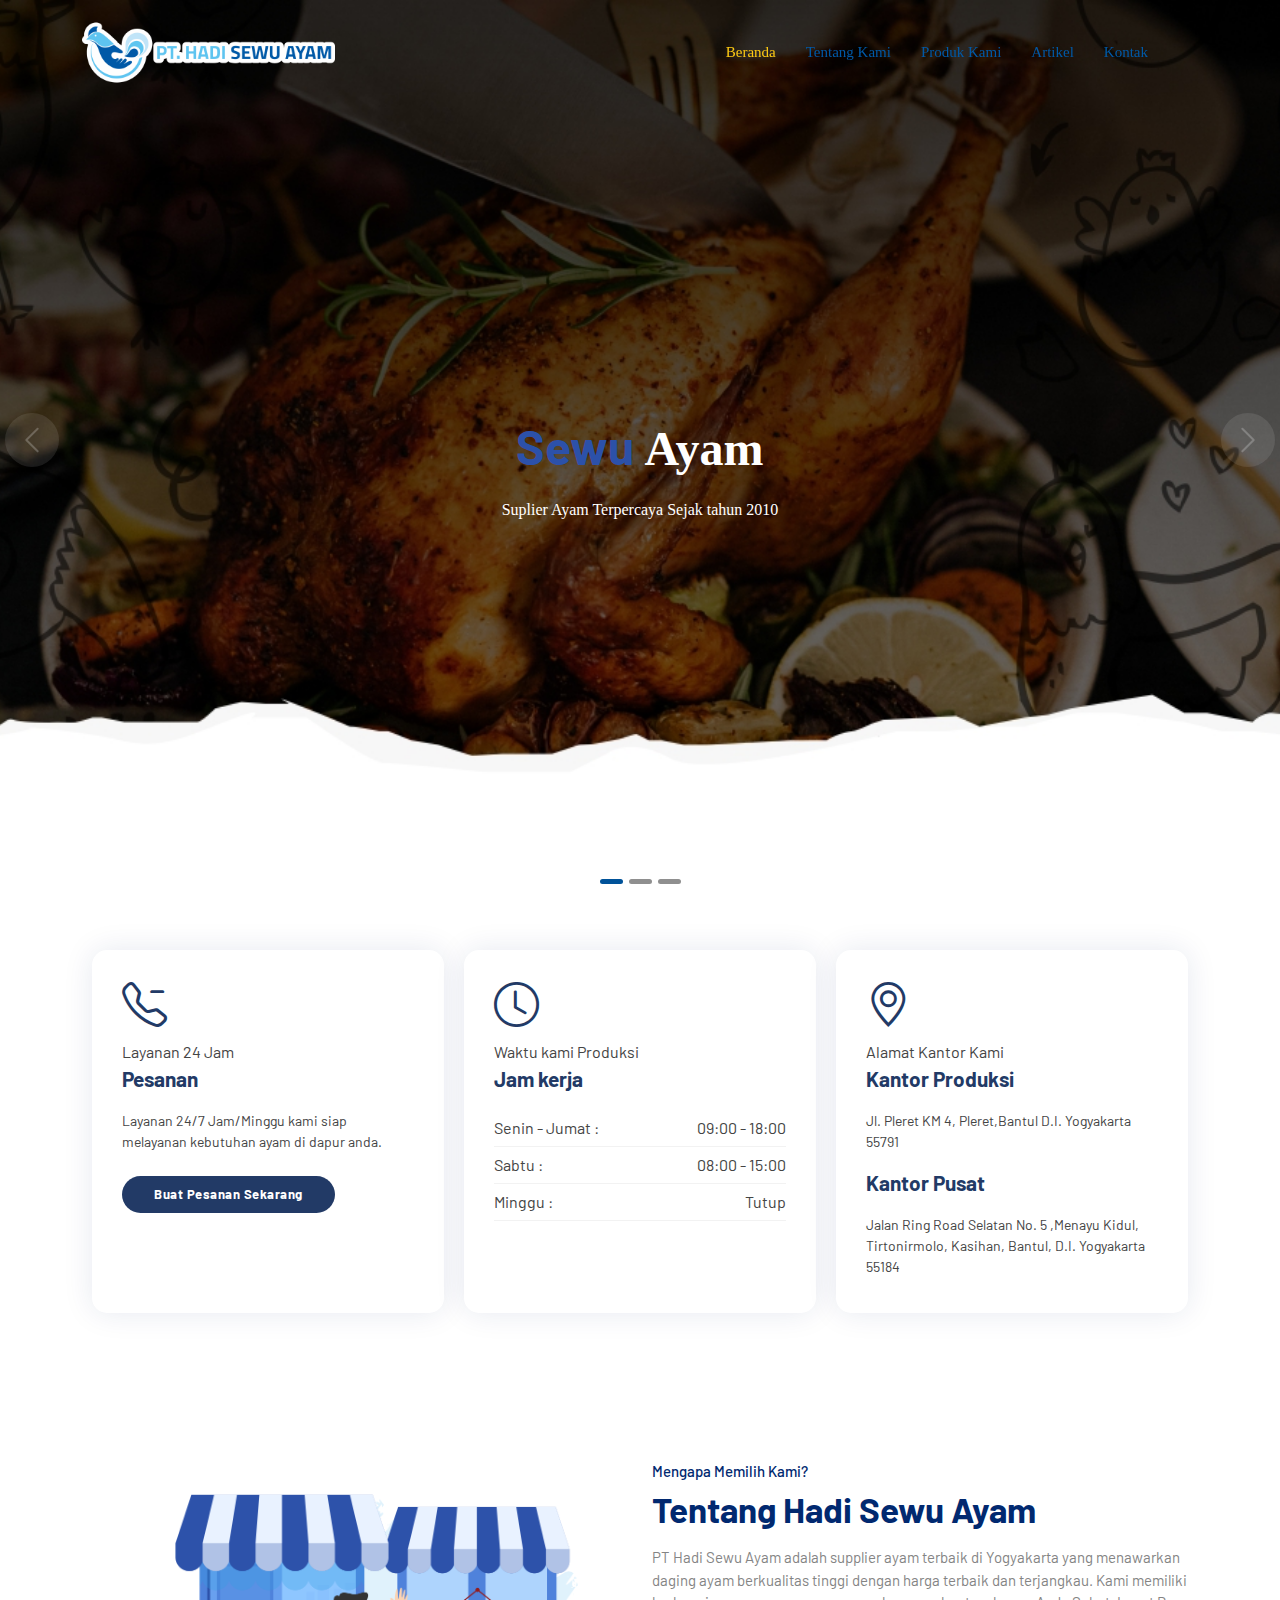
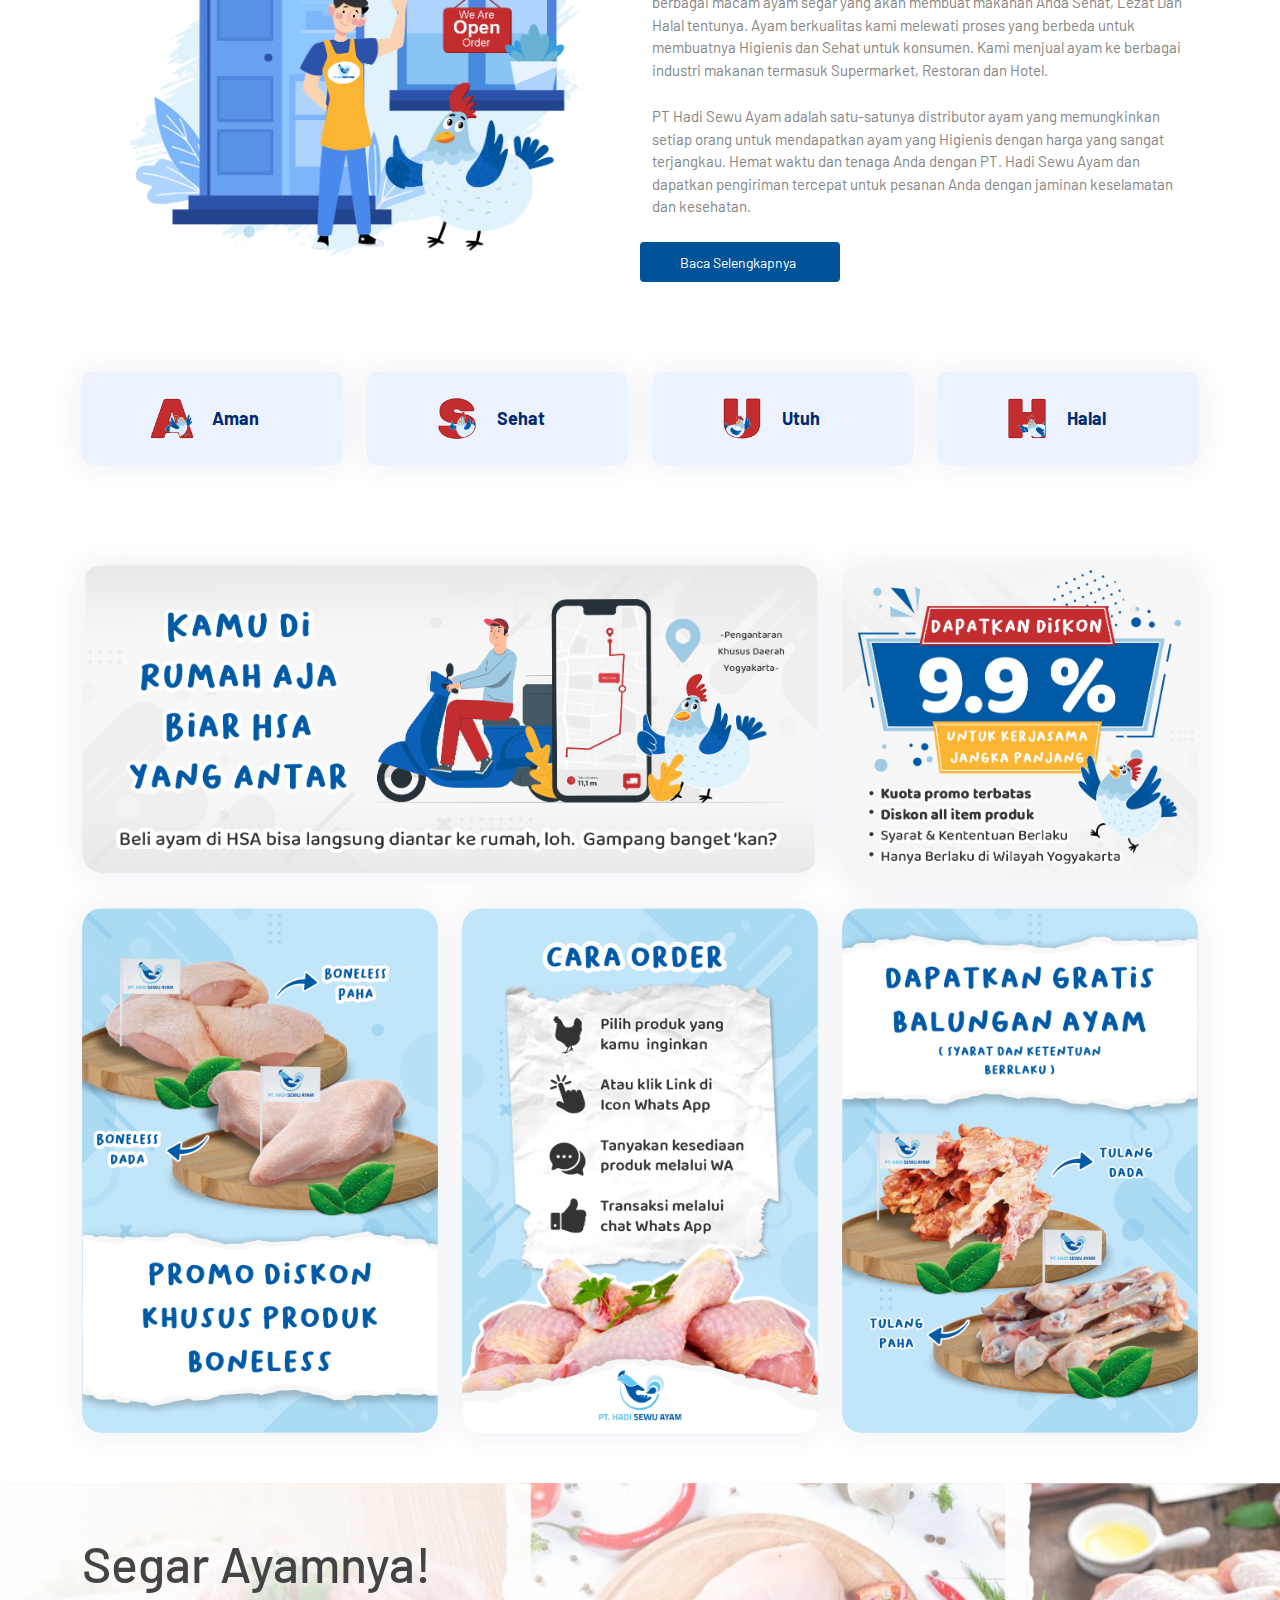
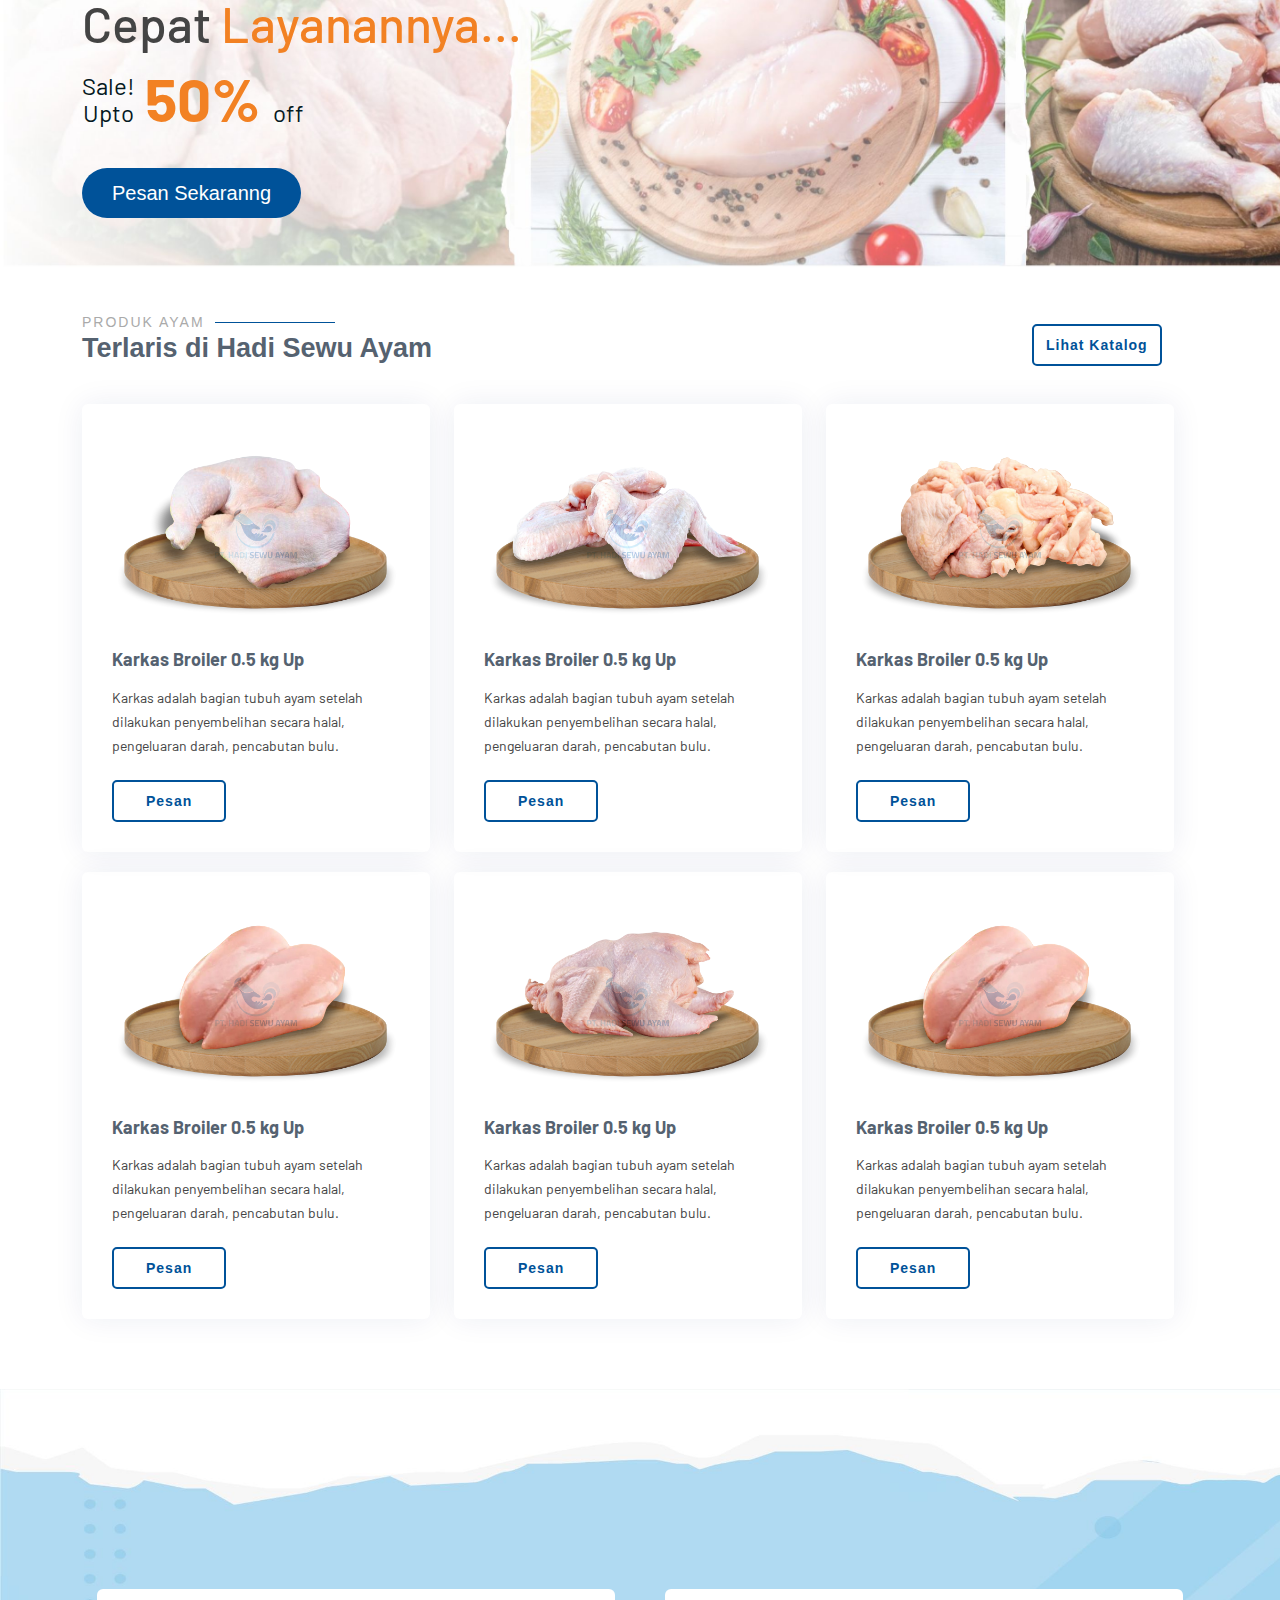
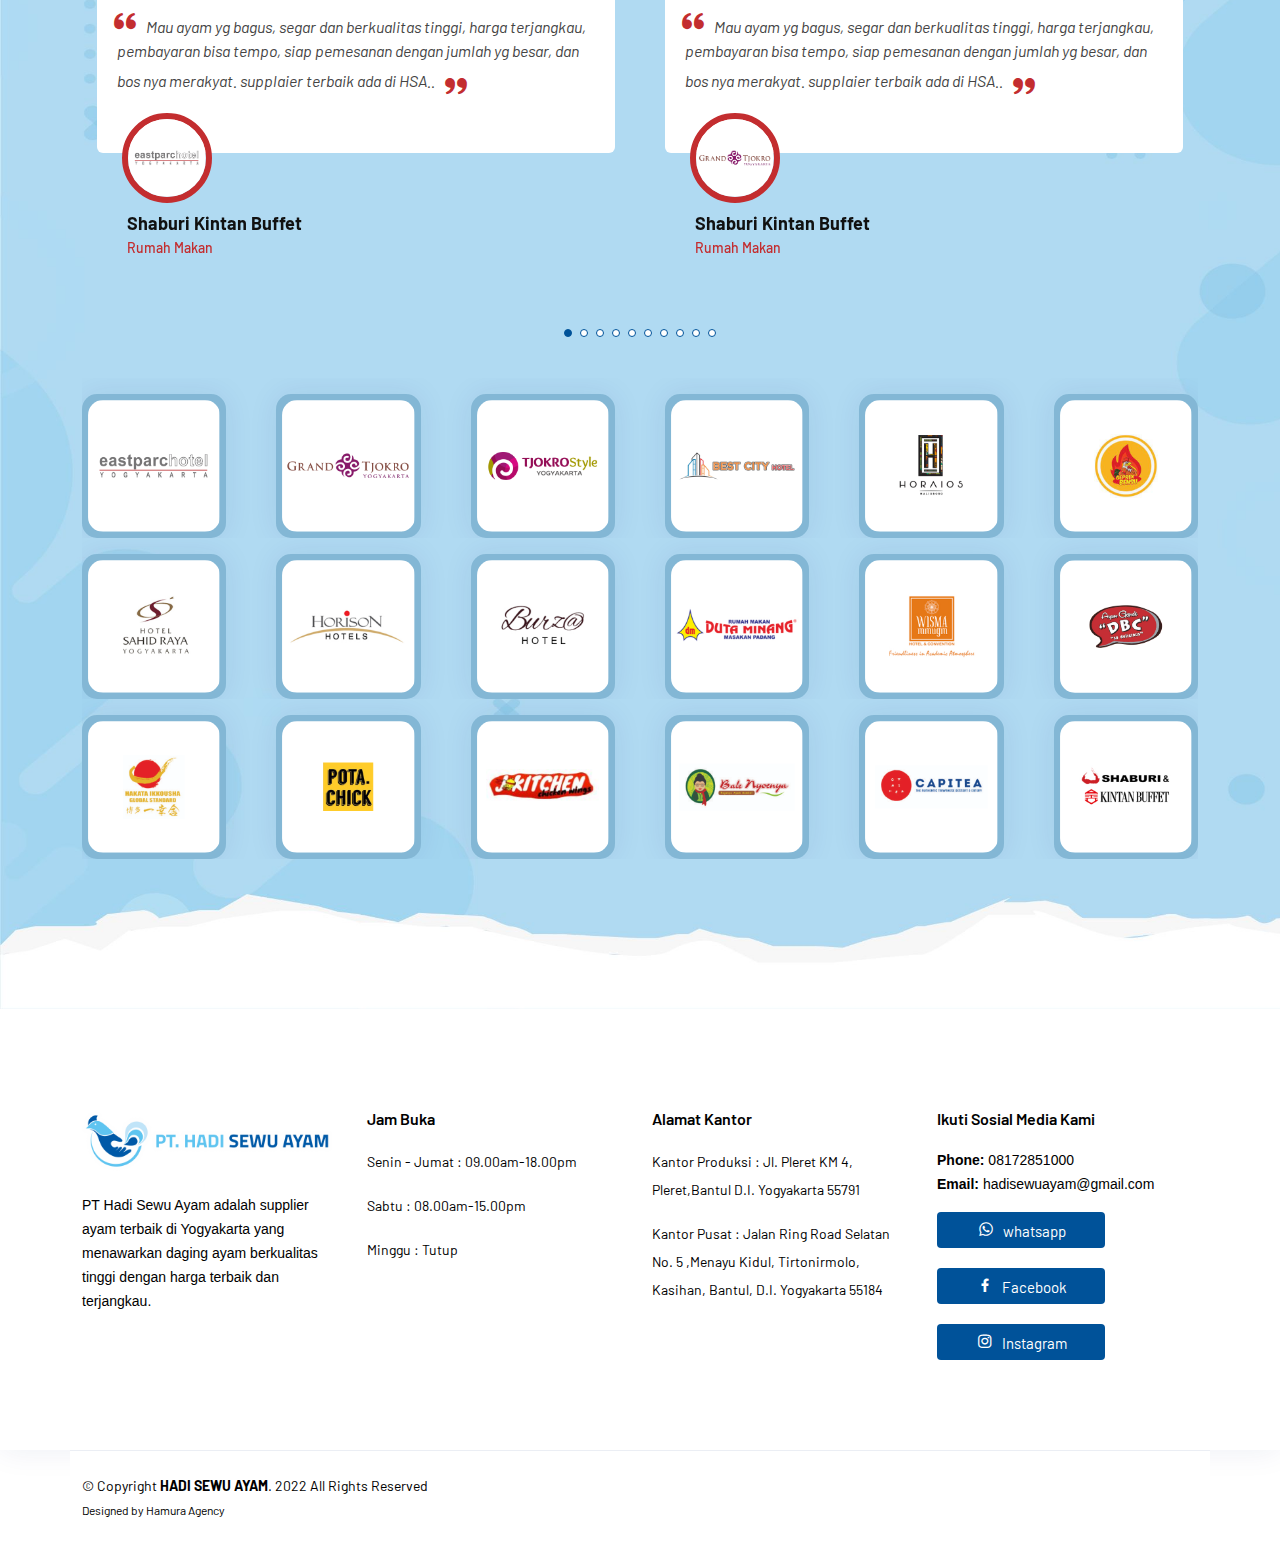
==== commit 669e4190: "updatee" ====
--- a/index.html
+++ b/index.html
@@ -73,7 +73,7 @@
                         <div class="container">
                             <h2 class="animate__animated animate__fadeInDown">Sewu <span> Ayam</span></h2>
                             <p class="animate__animated animate__fadeInUp">Suplier Ayam Terpercaya Sejak tahun 2010</p>
-                            <a href="#about" class="btn-get-started animate__animated animate__fadeInUp scrollto">Lihat Katalog</a>
+                            <!-- <a href="#about" class="btn-get-started animate__animated animate__fadeInUp scrollto">Lihat Katalog</a> -->
                         </div>
                     </div>
                 </div>
@@ -84,7 +84,7 @@
                         <div class="container">
                             <h2 class="animate__animated animate__fadeInDown">Suplier <span> Ayam Yogyakarta</span></h2>
                             <p class="animate__animated animate__fadeInUp">Distributor Daging Ayam Sejak tahun 2010</p>
-                            <a href="#about" class="btn-get-started animate__animated animate__fadeInUp scrollto">Lihat Promo</a>
+                            <!-- <a href="#about" class="btn-get-started animate__animated animate__fadeInUp scrollto">Lihat Promo</a> -->
                         </div>
                     </div>
                 </div>
@@ -95,7 +95,7 @@
                         <div class="container">
                             <h2 class="animate__animated animate__fadeInDown">Ayam Potong<span> Jogja</span></h2>
                             <p class="animate__animated animate__fadeInUp">Distributor Daging Ayam Sejak tahun 2010</p>
-                            <a href="#about" class="btn-get-started animate__animated animate__fadeInUp scrollto">Lihat Promo</a>
+                            <!-- <a href="#about" class="btn-get-started animate__animated animate__fadeInUp scrollto">Lihat Promo</a> -->
                         </div>
                     </div>
                 </div>
--- a/assets/css/style.css
+++ b/assets/css/style.css
@@ -5,6 +5,7 @@
 body {
     font-family: "Barlow", sans-serif;
     color: #444444;
+    background-color: #afdaf2;
 }
 
 a {
@@ -63,7 +64,7 @@
 }
 
 .back-to-top:hover {
-    background: #AFDAF2;
+    background: #fdc913;
     color: #fff;
 }
 
@@ -87,7 +88,7 @@
 #header.header-scrolled {
     box-shadow: 0px 2px 15px rgba(0, 0, 0, 0.1);
     padding: 12px 0;
-    background: #00459c96;
+    background: #fff;
     /* background-image: url(../img/bg-header.png); */
 }
 
@@ -148,7 +149,7 @@
     font-family: "Indie Flower", cursive;
     font-size: 15px;
     font-weight: 500;
-    color: #ffff;
+    color: #0059a7;
     white-space: nowrap;
     transition: 0.3s;
 }
@@ -418,7 +419,7 @@
 }
 
 #hero h2 {
-    color: #005299;
+    color: #2c51a9;
     margin-bottom: 20px;
     font-size: 48px;
     font-weight: 700;
@@ -429,6 +430,7 @@
     margin-bottom: 20px;
     font-size: 48px;
     font-weight: 700;
+    font-family: "Indie Flower", cursive;
 }
 
 #hero p {
@@ -436,6 +438,7 @@
     animation-delay: 0.4s;
     margin: 0 auto 30px auto;
     color: #fff;
+    font-family: "Indie Flower", cursive;
 }
 
 #hero .carousel-inner .carousel-item {
@@ -782,7 +785,7 @@
 }
 
 .clients .swiper-slide {
-    background-color: #bf5057;
+    background-color: #83b7d5;
     box-shadow: 0px 0 30px rgba(1, 41, 112, 0.08);
     /* width: 200px; */
     padding: 6px;
@@ -2565,12 +2568,17 @@
 # Tentang HSA
 --------------------------------------------------------------*/
 
+.tentanghsa {
+    background-color: #fff;
+}
+
 .tentanghsa .feature-box {
-    padding: 18px 20px;
+    padding: 18px 60px;
     box-shadow: 0px 0 30px rgba(1, 41, 112, 0.08);
     transition: 0.3s;
     height: 100%;
     background: #ecf3ff;
+    border-radius: 10px;
 }
 
 .tentanghsa .feature-box h3 {
@@ -2652,6 +2660,10 @@
 # Promo
 --------------------------------------------------------------*/
 
+.promo {
+    background-color: #fff;
+}
+
 .promo .box {
     text-align: center;
     box-shadow: 0px 0 30px rgba(1, 41, 112, 0.08);
@@ -2798,6 +2810,10 @@
 /*--------------------------------------------------------------
 # Produk Kami
 --------------------------------------------------------------*/
+
+.produkhsa {
+    background-color: #fff;
+}
 
 .produkhsa .icon-box {
     margin-bottom: 20px;
@@ -3267,7 +3283,8 @@
 --------------------------------------------------------------*/
 
 .features {
-    margin-top: 20px;
+    /* margin-top: 20px; */
+    background-color: #fff;
 }
 
 .feature-item {
